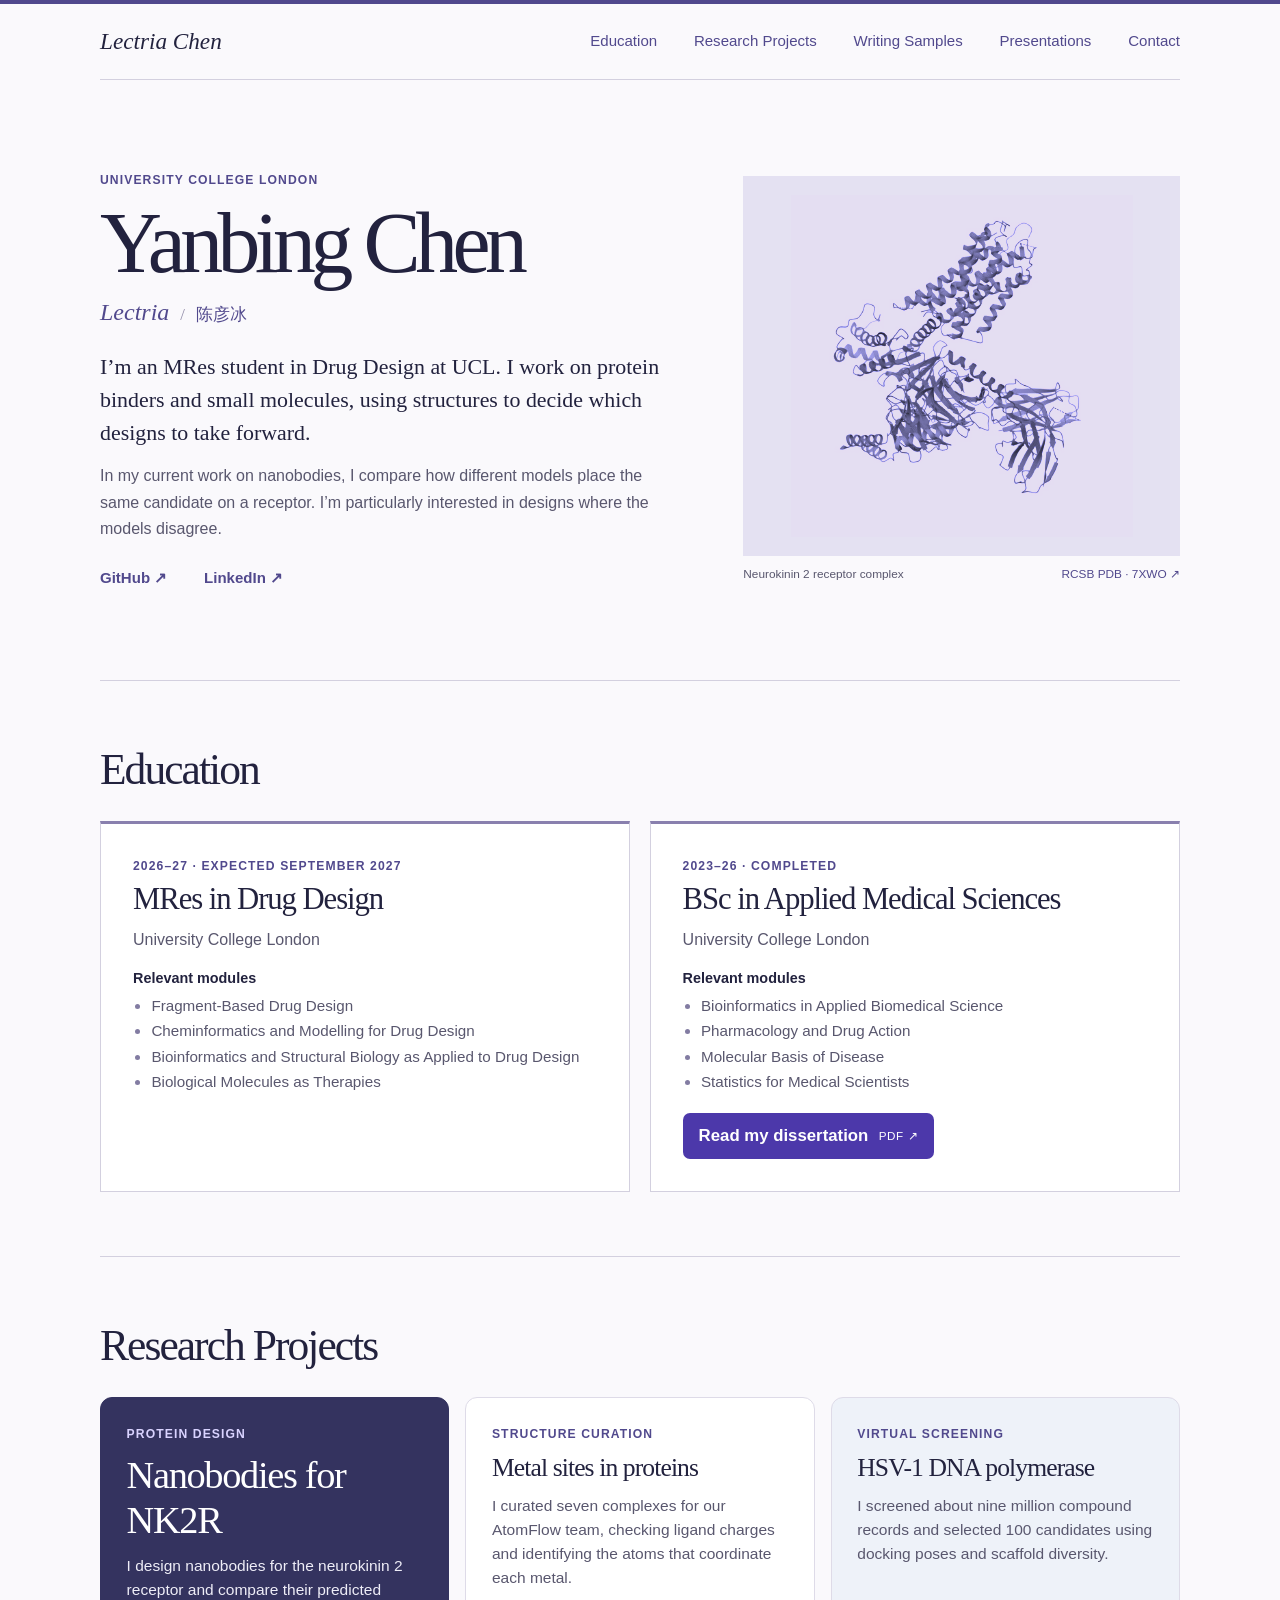
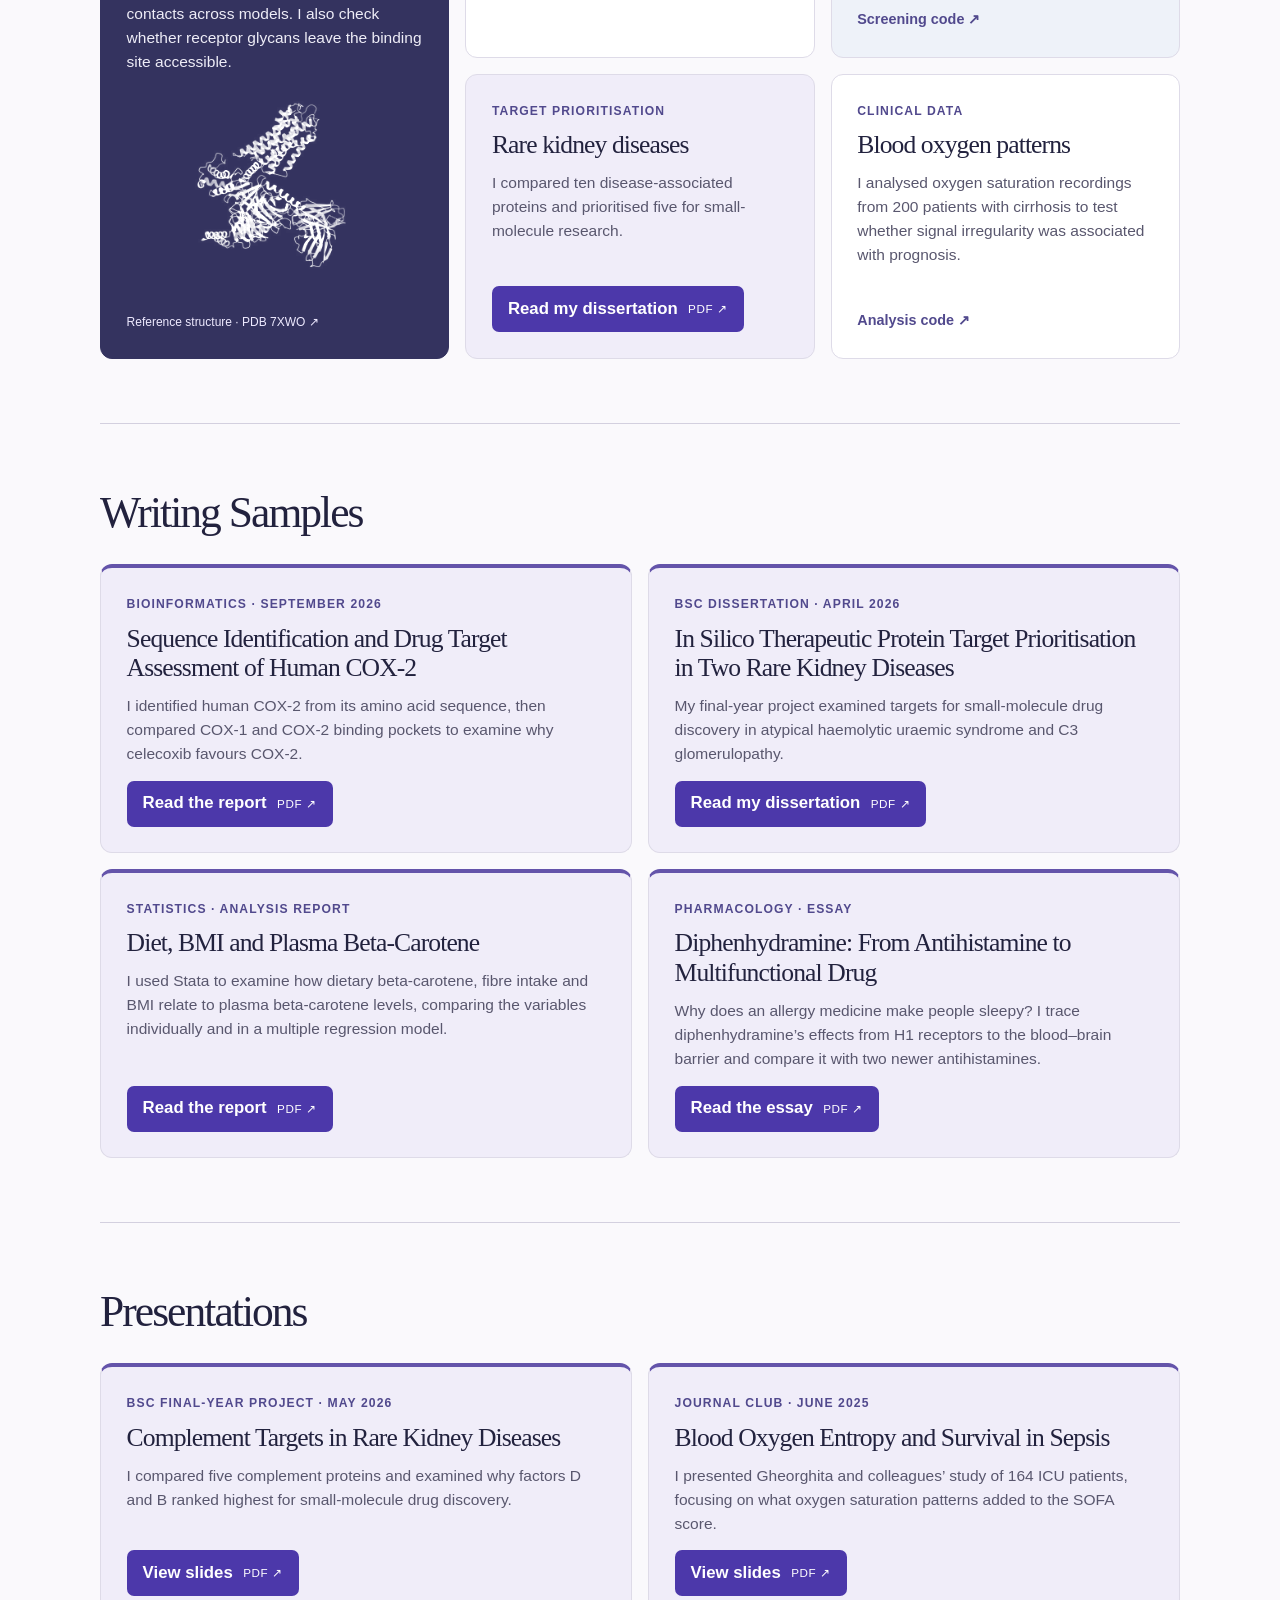
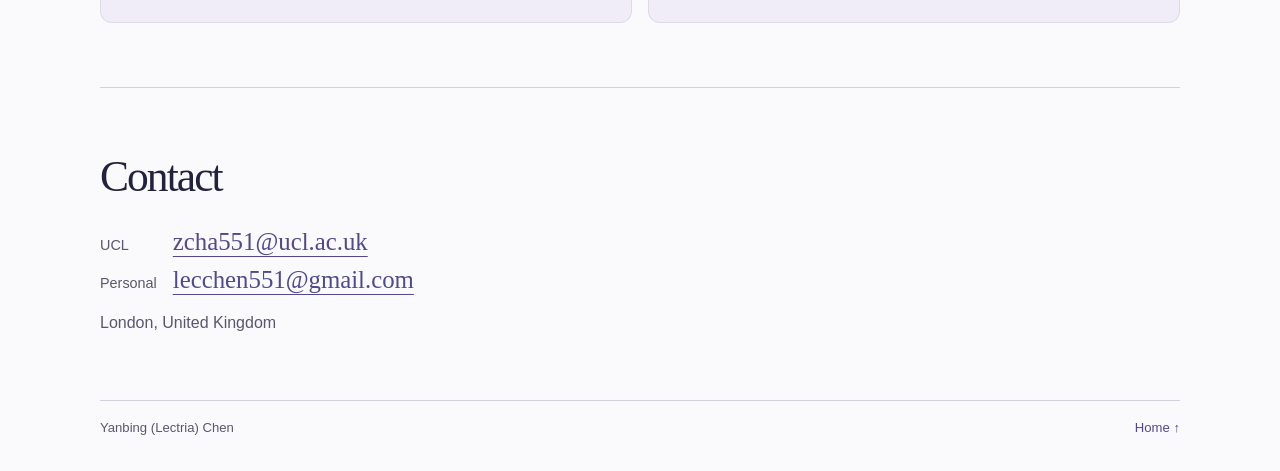
==== index.html @ 95b29a85 "Lead writing samples with September COX-2 report" ====
<!doctype html>
<html lang="en">
<head>
  <meta charset="utf-8">
  <meta name="viewport" content="width=device-width, initial-scale=1">
  <meta name="theme-color" content="#f8f7fc">
  <meta name="description" content="Yanbing (Lectria) Chen, MRes student in Drug Design at UCL. Selected work in protein design, virtual screening and biomedical data analysis.">
  <title>Yanbing (Lectria) Chen · Research</title>
  <link rel="stylesheet" href="style.css?v=sample-grid-2">
  <script defer src="navigation.js"></script>
</head>
<body id="top">
  <a class="skip" href="#main">Skip to content</a>
  <header>
    <div class="bar wrap">
      <a class="signature" href="#top">Lectria Chen</a>
      <nav aria-label="Main navigation"><a href="#education">Education</a><a href="#research">Research Projects</a><a href="#writing">Writing Samples</a><a href="#presentations">Presentations</a><a href="#contact">Contact</a></nav>
    </div>
  </header>
  <main class="wrap" id="main">
    <section class="intro" aria-labelledby="name">
      <div class="bio">
        <p class="meta">University College London</p>
        <h1 id="name">Yanbing Chen</h1>
        <p class="alias">Lectria <span aria-hidden="true">/</span> <span lang="zh">陈彦冰</span></p>
        <p class="lead">I’m an MRes student in Drug Design at UCL. I work on protein binders and small molecules, using structures to decide which designs to take forward.</p>
        <p>In my current work on nanobodies, I compare how different models place the same candidate on a receptor. I’m particularly interested in designs where the models disagree.</p>
        <div class="links"><a href="https://github.com/Lectria-hub">GitHub ↗</a><a href="https://www.linkedin.com/in/yanbing-chen-210b922b4/">LinkedIn ↗</a></div>
      </div>
      <figure>
        <div class="plate"><img src="nk2r.jpg" alt="Ribbon representation of the neurokinin 2 receptor complex bound to neurokinin A."></div>
        <figcaption><span>Neurokinin 2 receptor complex</span><a href="https://www.rcsb.org/structure/7XWO">RCSB PDB · 7XWO ↗</a></figcaption>
      </figure>
    </section>
    <section class="section" id="education" aria-labelledby="edu-title">
      <h2 id="edu-title">Education</h2>
      <div class="entries">
        <article>
          <p class="meta">2026–27 · Expected September 2027</p>
          <h3>MRes in Drug Design</h3>
          <p>University College London</p>
          <h4>Relevant modules</h4>
          <ul class="modules">
            <li>Fragment-Based Drug Design</li>
            <li>Cheminformatics and Modelling for Drug Design</li>
            <li>Bioinformatics and Structural Biology as Applied to Drug Design</li>
            <li>Biological Molecules as Therapies</li>
          </ul>
        </article>
        <article>
          <p class="meta">2023–26 · Completed</p>
          <h3>BSc in Applied Medical Sciences</h3>
          <p>University College London</p>
          <h4>Relevant modules</h4>
          <ul class="modules">
            <li>Bioinformatics in Applied Biomedical Science</li>
            <li>Pharmacology and Drug Action</li>
            <li>Molecular Basis of Disease</li>
            <li>Statistics for Medical Scientists</li>
          </ul>
          <a class="dissertation-button" href="bsc-dissertation.pdf">Read my dissertation <small>PDF ↗</small></a>
        </article>
      </div>
    </section>
    <section class="section" id="research" aria-labelledby="research-title">
      <h2 id="research-title">Research Projects</h2>
      <div class="projects">
        <article class="project receptor">
          <p class="meta">Protein design</p>
          <h3>Nanobodies for NK2R</h3>
          <p>I design nanobodies for the neurokinin 2 receptor and compare their predicted contacts across models. I also check whether receptor glycans leave the binding site accessible.</p>
          <figure class="receptor-figure"><img src="nk2r.jpg" alt="Experimental reference structure of the NK2R complex"><figcaption><a href="https://www.rcsb.org/structure/7XWO">Reference structure · PDB 7XWO ↗</a></figcaption></figure>
        </article>
        <article class="project metals">
          <p class="meta">Structure curation</p>
          <h3>Metal sites in proteins</h3>
          <p>I curated seven complexes for our AtomFlow team, checking ligand charges and identifying the atoms that coordinate each metal.</p>
        </article>
        <article class="project compounds">
          <p class="meta">Virtual screening</p>
          <h3>HSV-1 DNA polymerase</h3>
          <p>I screened about nine million compound records and selected 100 candidates using docking poses and scaffold diversity.</p>
          <a href="https://github.com/Lectria-hub/hsv-polymerase-screening">Screening code ↗</a>
        </article>
        <article class="project kidney">
          <p class="meta">Target prioritisation</p>
          <h3>Rare kidney diseases</h3>
          <p>I compared ten disease-associated proteins and prioritised five for small-molecule research.</p>
          <a class="dissertation-button" href="bsc-dissertation.pdf">Read my dissertation <small>PDF ↗</small></a>
        </article>
        <article class="project signals">
          <p class="meta">Clinical data</p>
          <h3>Blood oxygen patterns</h3>
          <p>I analysed oxygen saturation recordings from 200 patients with cirrhosis to test whether signal irregularity was associated with prognosis.</p>
          <a href="https://github.com/Lectria-hub/network-physiology-summer-project">Analysis code ↗</a>
        </article>
      </div>
    </section>
    <section class="section" id="writing" aria-labelledby="writing-title">
      <h2 id="writing-title">Writing Samples</h2>
      <div class="writing-grid">
      <article class="sample">
        <p class="meta">Bioinformatics · September 2026</p>
        <h3>Sequence Identification and Drug Target Assessment of Human COX-2</h3>
        <p>I identified human COX-2 from its amino acid sequence, then compared COX-1 and COX-2 binding pockets to examine why celecoxib favours COX-2.</p>
        <a class="dissertation-button" href="human-cox2-target-assessment.pdf">Read the report <small>PDF ↗</small></a>
      </article>
      <article class="sample">
        <p class="meta">BSc dissertation · April 2026</p>
        <h3>In Silico Therapeutic Protein Target Prioritisation in Two Rare Kidney Diseases</h3>
        <p>My final-year project examined targets for small-molecule drug discovery in atypical haemolytic uraemic syndrome and C3 glomerulopathy.</p>
        <a class="dissertation-button" href="bsc-dissertation.pdf">Read my dissertation <small>PDF ↗</small></a>
      </article>
      <article class="sample">
        <p class="meta">Statistics · Analysis report</p>
        <h3>Diet, BMI and Plasma Beta-Carotene</h3>
        <p>I used Stata to examine how dietary beta-carotene, fibre intake and BMI relate to plasma beta-carotene levels, comparing the variables individually and in a multiple regression model.</p>
        <a class="dissertation-button" href="statistics-beta-carotene.pdf">Read the report <small>PDF ↗</small></a>
      </article>
      <article class="sample">
        <p class="meta">Pharmacology · Essay</p>
        <h3>Diphenhydramine: From Antihistamine to Multifunctional Drug</h3>
        <p>Why does an allergy medicine make people sleepy? I trace diphenhydramine’s effects from H1 receptors to the blood–brain barrier and compare it with two newer antihistamines.</p>
        <a class="dissertation-button" href="diphenhydramine-essay.pdf">Read the essay <small>PDF ↗</small></a>
      </article>
      </div>
    </section>
    <section class="section" id="presentations" aria-labelledby="presentations-title">
      <h2 id="presentations-title">Presentations</h2>
      <div class="writing-grid">
        <article class="sample">
          <p class="meta">BSc final-year project · May 2026</p>
          <h3>Complement Targets in Rare Kidney Diseases</h3>
          <p>I compared five complement proteins and examined why factors D and B ranked highest for small-molecule drug discovery.</p>
          <a class="dissertation-button" href="kidney-target-prioritisation-slides.pdf" aria-label="View kidney disease project slides (PDF)">View slides <small>PDF ↗</small></a>
        </article>
        <article class="sample">
          <p class="meta">Journal club · June 2025</p>
          <h3>Blood Oxygen Entropy and Survival in Sepsis</h3>
          <p>I presented Gheorghita and colleagues’ study of 164 ICU patients, focusing on what oxygen saturation patterns added to the SOFA score.</p>
          <a class="dissertation-button" href="spo2-journal-club.pdf" aria-label="View sepsis journal club slides (PDF)">View slides <small>PDF ↗</small></a>
        </article>
      </div>
    </section>
    <section class="section" id="contact" aria-labelledby="contact-title">
      <h2 id="contact-title">Contact</h2>
      <div class="entries">
        <dl class="addresses">
          <dt>UCL</dt><dd><a class="email" href="mailto:zcha551@ucl.ac.uk">zcha551@ucl.ac.uk</a></dd>
          <dt>Personal</dt><dd><a class="email" href="mailto:lecchen551@gmail.com">lecchen551@gmail.com</a></dd>
        </dl>
        <p>London, United Kingdom</p>
      </div>
    </section>
  </main>
  <footer class="wrap"><span>Yanbing (Lectria) Chen</span><a href="#top">Home ↑</a></footer>
</body>
</html>
---- style.css ----
:root {
  color-scheme: light;
  --ink: #22223e;
  --muted: #59576e;
  --accent: #51498d;
  --rule: #d3d0df;
  --paper: #faf9fc;
  --serif: "Baskervville", "Palatino Linotype", Georgia, serif;
}
* { box-sizing: border-box; }
body { margin: 0; background: var(--paper); color: var(--ink); font: 1rem/1.65 "Inter", "Segoe UI", Arial, sans-serif; }
.wrap { width: min(1080px, 88%); margin-inline: auto; }
a { color: var(--accent); text-underline-offset: .23em; text-decoration-thickness: 1px; }
a:hover { color: #261e68; text-decoration: underline; }
a:focus-visible { outline: 2px solid var(--accent); outline-offset: 4px; }
.skip { position: fixed; transform: translateY(-150%); background: white; padding: .6rem; z-index: 11; }
.skip:focus { transform: none; }
html { scroll-padding-top: var(--header-height, 80px); }
header { position: sticky; top: 0; z-index: 10; background: var(--paper); border-top: 4px solid var(--accent); }
nav a[aria-current="location"] { text-decoration: underline; text-decoration-thickness: 2px; }
.bar, nav, .links, footer, figcaption { display: flex; align-items: center; }
.bar { justify-content: space-between; border-bottom: 1px solid var(--rule); min-height: 76px; }
.signature { font: italic 1.45rem var(--serif); color: var(--ink); }
.bar a, .links a, figcaption a, article a, footer a { text-decoration: none; }
.bar a:hover, .links a:hover, figcaption a:hover, article a:hover, footer a:hover { text-decoration: underline; }
nav, .links { gap: clamp(1rem, 3vw, 2.3rem); font-size: .94rem; }
.intro { display: grid; grid-template-columns: 1.3fr 1fr; align-items: center; gap: 7%; padding-block: clamp(3rem, 7vw, 6rem); }
h1, h2, h3, p, figure { margin: 0; }
h1, h2, h3 { font-family: var(--serif); font-weight: 400; line-height: 1.13; }
h1 { margin-top: .4rem; font-size: clamp(3.55rem, 6.7vw, 6.2rem); letter-spacing: -.065em; }
.alias { margin: .35rem 0 1.6rem; color: var(--accent); font: italic 1.5rem var(--serif); }
.alias span { font-size: 1.05rem; font-style: normal; }
.alias span:first-child { margin-inline: .3rem; color: #928da9; }
.meta { font-size: .76rem; letter-spacing: .09em; text-transform: uppercase; color: var(--accent); font-weight: 600; }
.lead { font: 1.37rem/1.5 var(--serif); margin-bottom: .85rem; }
.bio > p:not([class]), article > p:not(.meta), #contact p { color: var(--muted); }
.links { margin-top: 1.45rem; font-weight: 600; }
.plate { background: #e4e1f2; overflow: hidden; aspect-ratio: 1.15; display: grid; place-items: center; }
.plate img { width: 88%; height: 90%; min-height: 0; object-fit: contain; mix-blend-mode: multiply; filter: grayscale(1) sepia(.65) hue-rotate(202deg) saturate(2); }
figcaption { justify-content: space-between; flex-wrap: wrap; gap: .25rem .8rem; margin-top: .55rem; color: var(--muted); font-size: .74rem; }
h2 { font-size: clamp(1.9rem, 3.4vw, 2.75rem); letter-spacing: -.045em; }
h3 { font-size: clamp(1.5rem, 2.4vw, 2rem); letter-spacing: -.035em; margin: .35rem 0 .65rem; }
article + article { margin-top: 1.7rem; padding-top: 1.7rem; border-top: 1px solid var(--rule); }
article a { display: inline-block; margin-top: .65rem; font-size: .9rem; font-weight: 600; }
.email { font: 1.55rem var(--serif); }
#education h4 { margin: .85rem 0 .15rem; font-size: .9rem; font-weight: 600; }
.modules { margin: 0; padding-left: 1.15rem; font-size: .95rem; color: var(--muted); }
.modules li::marker { color: #827ca2; }
.addresses { display: grid; grid-template-columns: max-content 1fr; gap: .5rem 1rem; align-items: baseline; margin: 0 0 .8rem; }
.addresses dt { color: var(--muted); font-size: .9rem; }
.addresses dd { margin: 0; }
@media (max-width: 420px) {
  .addresses { column-gap: .65rem; }
  .email { font-size: 1.25rem; }
}
#contact p { margin-top: .4rem; }
footer { justify-content: space-between; border-top: 1px solid var(--rule); padding-block: 1rem 2rem; color: var(--muted); font-size: .82rem; }
@media (max-width: 740px) {
  .intro { grid-template-columns: 1fr; gap: 2rem; }
  figure { max-width: 28rem; width: 100%; }
  .plate { aspect-ratio: 1.65; }
  .bar { flex-wrap: wrap; gap: .5rem 1rem; padding-block: .8rem; }
  nav { font-size: .86rem; }
}
.section { padding-block: clamp(2rem, 5vw, 4rem); border-top: 1px solid var(--rule); }
.section > h2 { margin-bottom: 1.7rem; }
#education .entries { display: grid; grid-template-columns: repeat(2, minmax(0, 1fr)); gap: 1.2rem; }
.entries article, .sample { padding: clamp(1.25rem, 3vw, 2rem); margin: 0; border: 1px solid var(--rule); background: #fff; }
#education article { border-top: 3px solid #8980ae; }
.sample { max-width: 45rem; }
.projects, .writing-grid {
  display: grid;
  grid-template-columns: repeat(2, minmax(0, 1fr));
  gap: 1rem;
}
.projects { grid-template-columns: repeat(3, minmax(0, 1fr)); }
.project, .writing-grid .sample {
  min-width: 0;
  display: flex;
  flex-direction: column;
  align-items: flex-start;
  margin: 0;
  padding: clamp(1.2rem, 2vw, 1.75rem);
  border: 1px solid #dedbe8;
  border-radius: 12px;
  background: #fff;
}
.project h3, .sample h3 { margin: .6rem 0 .7rem; font-size: clamp(1.5rem, 2vw, 1.9rem); line-height: 1.16; }
.project p:not(.meta), .sample p:not(.meta) { font-size: .97rem; line-height: 1.55; }
.project > a, .sample > a { margin-top: auto; }
.project-links { display: grid; gap: .35rem; margin-top: auto; }
.project-links a { margin-top: 0; }
.project > p:last-of-type, .sample > p:last-of-type { margin-bottom: .9rem; }
.project.receptor { grid-row: span 2; background: #34335f; border-color: #34335f; color: white; }
.receptor p.meta { color: #d9d3ff; }
.receptor p:not(.meta) { color: #eeedf7; }
.receptor h3 { font-size: clamp(2rem, 3vw, 3rem); }
.receptor-figure { margin-top: auto; width: 100%; }
.receptor-figure img { display: block; width: 100%; height: 205px; object-fit: contain; filter: grayscale(1) invert(1) brightness(1.6); mix-blend-mode: screen; }
.receptor-figure a { font-size: .75rem; color: #eeeaff; font-weight: 400; }
.project.compounds { background: #eef2f9; }
.project.kidney, .writing-grid .sample { background: #f0edf9; }
.dissertation-button, article a.dissertation-button {
  display: inline-flex;
  align-items: center;
  justify-content: center;
  flex-wrap: wrap;
  gap: .3rem .65rem;
  min-height: 46px;
  padding: .67rem 1rem;
  border-radius: 7px;
  background: #4c38aa;
  color: white;
  font-size: 1.05rem;
  font-weight: 650;
  line-height: 1.35;
  text-decoration: none;
}
#education .dissertation-button { margin-top: 1.2rem; }
article a.dissertation-button:hover { background: #352582; color: #fff; text-decoration: none; }
.dissertation-button small { font-size: .73rem; font-weight: 500; letter-spacing: .05em; }
.writing-grid .sample { border-top: 4px solid #6454aa; }
@media (max-width: 850px) {
  .projects, .writing-grid { grid-template-columns: repeat(2, minmax(0, 1fr)); }
}
@media (max-width: 540px) {
  .projects, .writing-grid { grid-template-columns: 1fr; }
  .project.receptor { grid-row: auto; }
  .receptor-figure img { height: 145px; }
}
@media (max-width: 740px) {
  #education .entries { grid-template-columns: 1fr; }
  nav { flex-wrap: wrap; gap: .3rem 1rem; }
}
@media print {
  header, footer { display: none; }
}
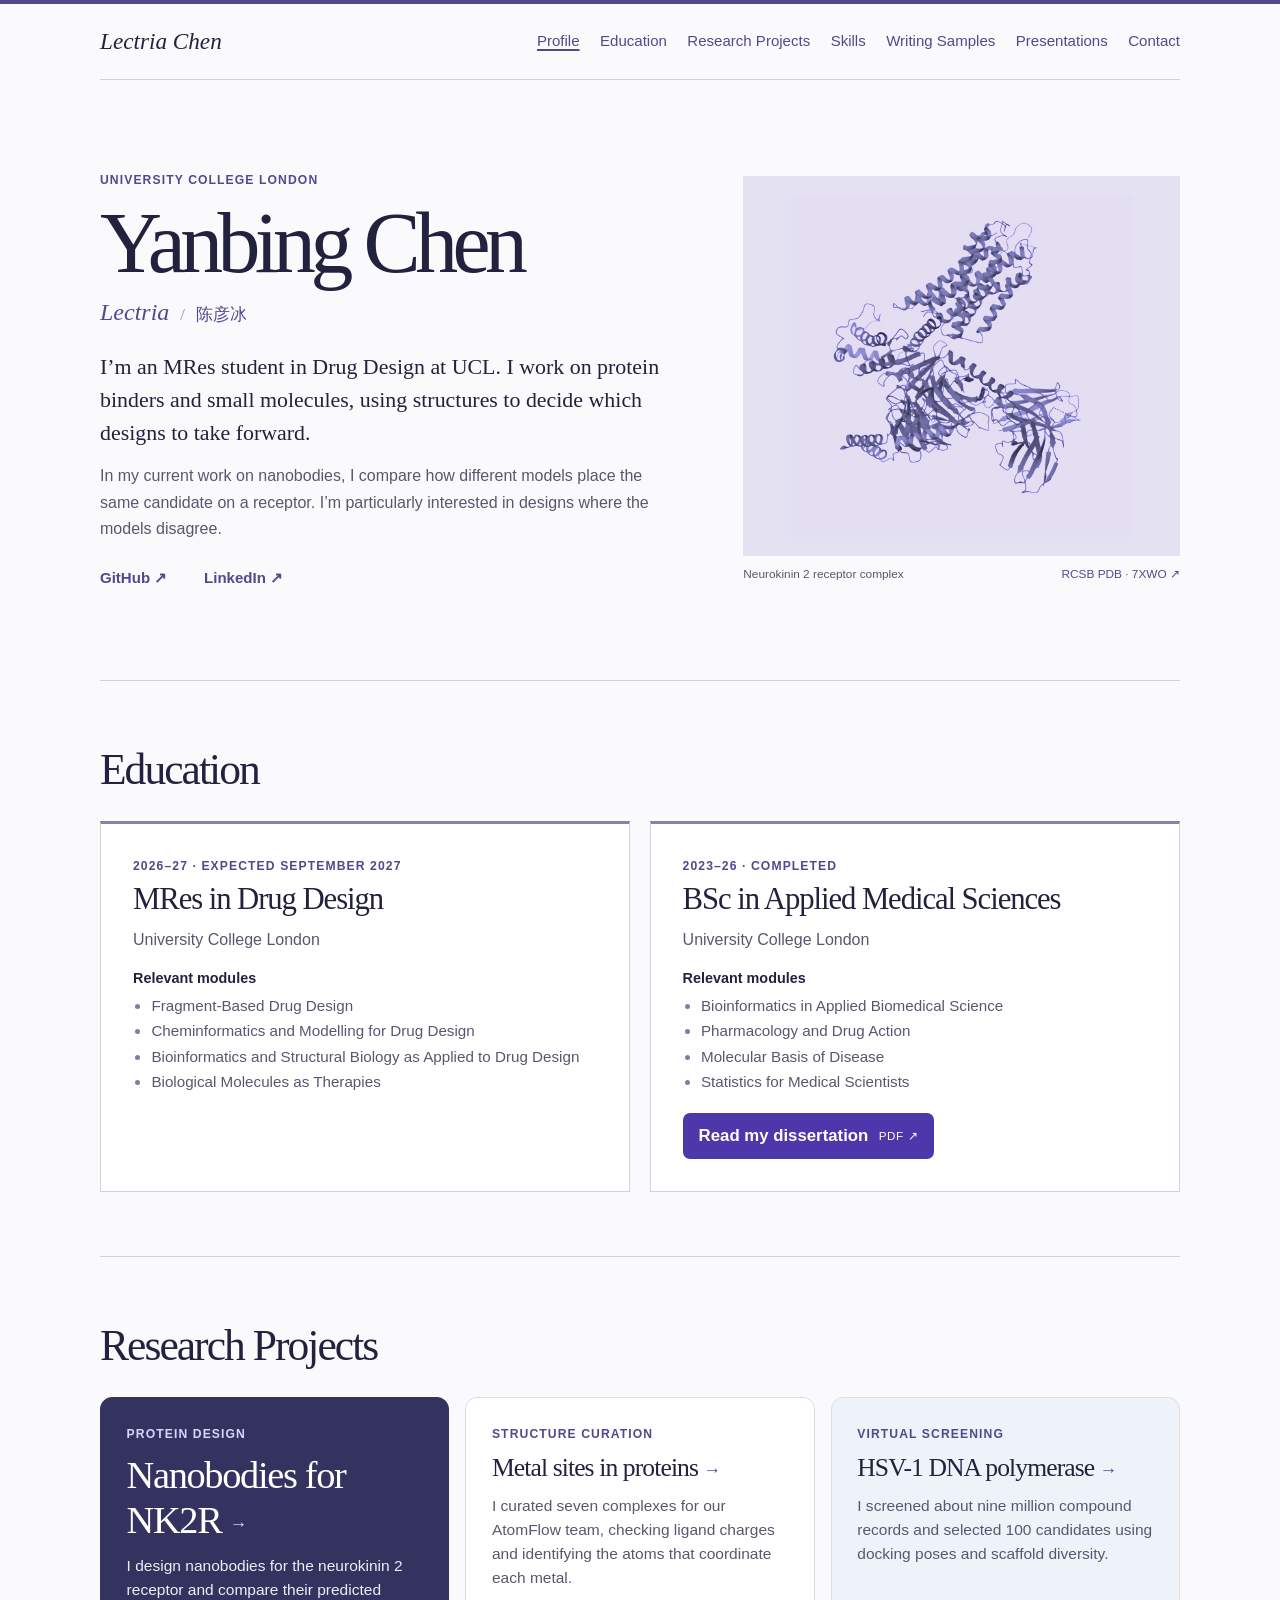
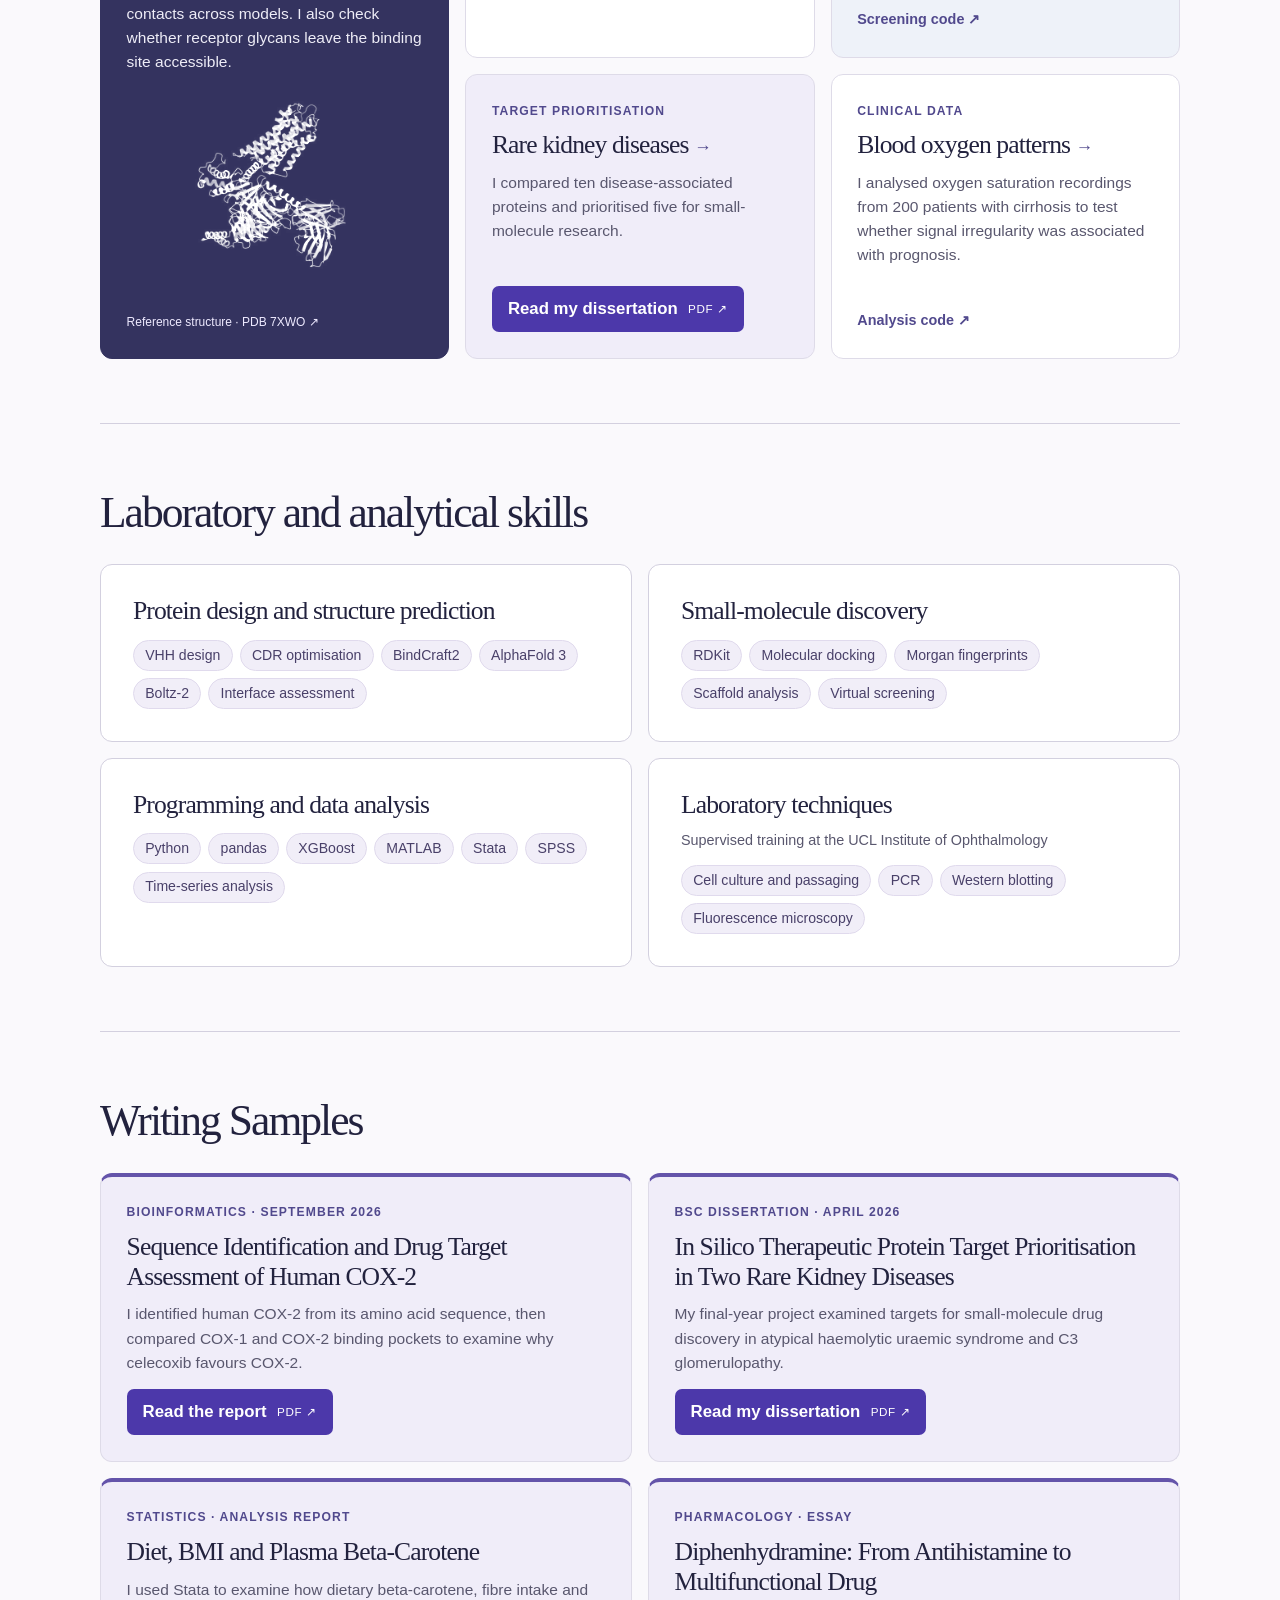
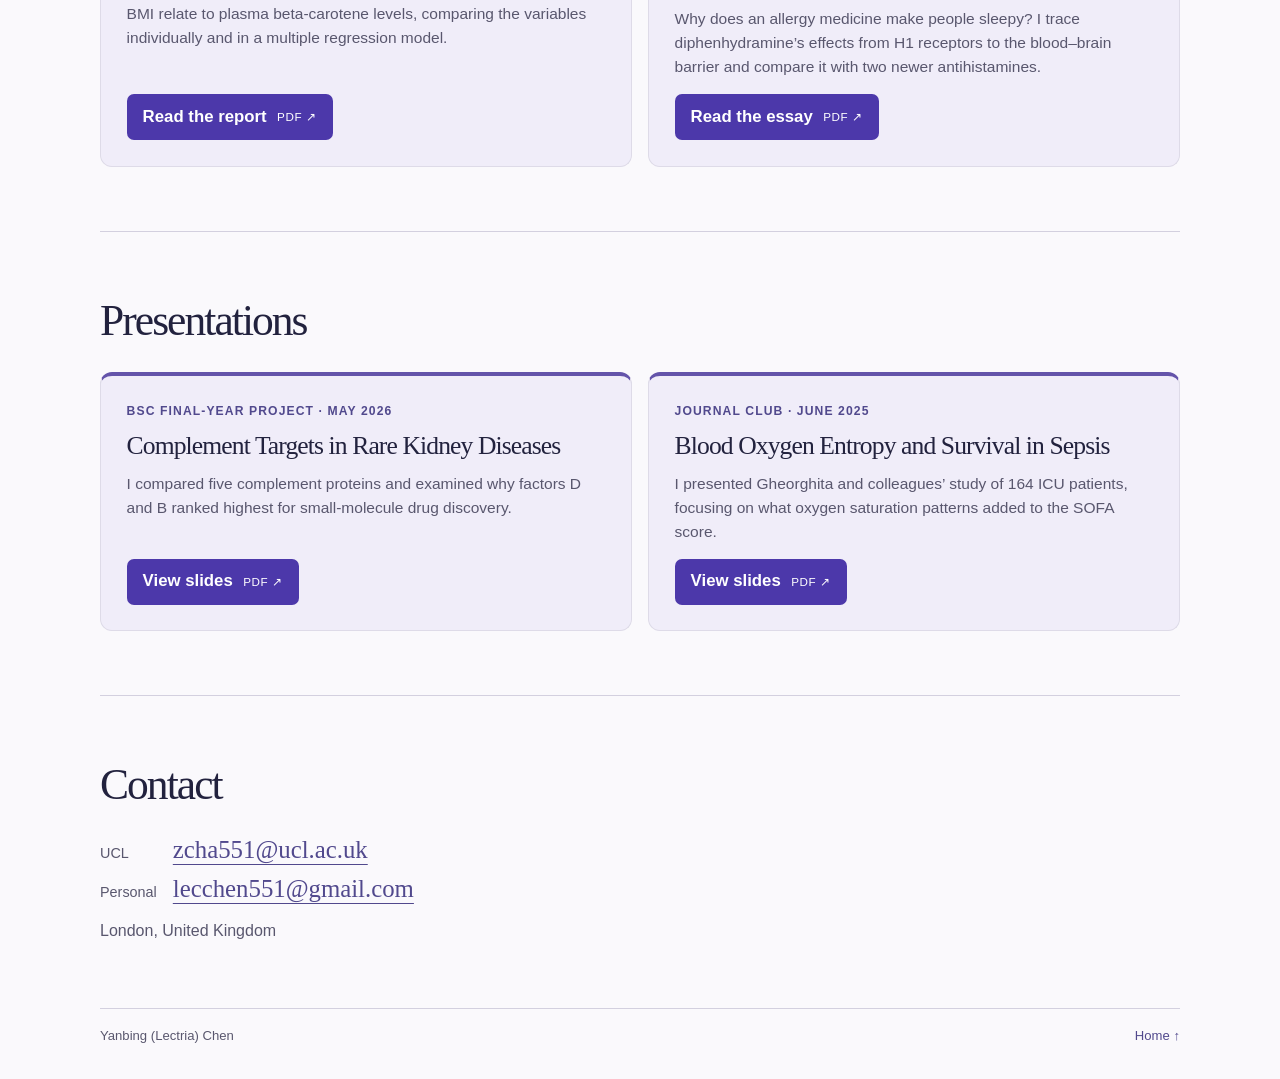
==== commit 3c76105a: "Add research project pages, skills cards and wide-screen section navigation" ====
--- a/index.html
+++ b/index.html
@@ -6,7 +6,7 @@
   <meta name="theme-color" content="#f8f7fc">
   <meta name="description" content="Yanbing (Lectria) Chen, MRes student in Drug Design at UCL. Selected work in protein design, virtual screening and biomedical data analysis.">
   <title>Yanbing (Lectria) Chen · Research</title>
-  <link rel="stylesheet" href="style.css?v=sample-grid-2">
+  <link rel="stylesheet" href="style.css?v=project-pages-1">
   <script defer src="navigation.js"></script>
 </head>
 <body id="top">
@@ -14,11 +14,11 @@
   <header>
     <div class="bar wrap">
       <a class="signature" href="#top">Lectria Chen</a>
-      <nav aria-label="Main navigation"><a href="#education">Education</a><a href="#research">Research Projects</a><a href="#writing">Writing Samples</a><a href="#presentations">Presentations</a><a href="#contact">Contact</a></nav>
+      <nav class="section-nav" aria-label="Main navigation"><a href="#profile">Profile</a><a href="#education">Education</a><a href="#research">Research Projects</a><a href="#skills">Skills</a><a href="#writing">Writing Samples</a><a href="#presentations">Presentations</a><a href="#contact">Contact</a></nav>
     </div>
   </header>
   <main class="wrap" id="main">
-    <section class="intro" aria-labelledby="name">
+    <section id="profile" class="intro" aria-labelledby="name">
       <div class="bio">
         <p class="meta">University College London</p>
         <h1 id="name">Yanbing Chen</h1>
@@ -67,33 +67,42 @@
       <div class="projects">
         <article class="project receptor">
           <p class="meta">Protein design</p>
-          <h3>Nanobodies for NK2R</h3>
+          <h3><a class="project-open" href="projects/nk2r.html">Nanobodies for NK2R <span aria-hidden="true">→</span></a></h3>
           <p>I design nanobodies for the neurokinin 2 receptor and compare their predicted contacts across models. I also check whether receptor glycans leave the binding site accessible.</p>
           <figure class="receptor-figure"><img src="nk2r.jpg" alt="Experimental reference structure of the NK2R complex"><figcaption><a href="https://www.rcsb.org/structure/7XWO">Reference structure · PDB 7XWO ↗</a></figcaption></figure>
         </article>
         <article class="project metals">
           <p class="meta">Structure curation</p>
-          <h3>Metal sites in proteins</h3>
+          <h3><a class="project-open" href="projects/metal-sites.html">Metal sites in proteins <span aria-hidden="true">→</span></a></h3>
           <p>I curated seven complexes for our AtomFlow team, checking ligand charges and identifying the atoms that coordinate each metal.</p>
         </article>
         <article class="project compounds">
           <p class="meta">Virtual screening</p>
-          <h3>HSV-1 DNA polymerase</h3>
+          <h3><a class="project-open" href="projects/hsv-screening.html">HSV-1 DNA polymerase <span aria-hidden="true">→</span></a></h3>
           <p>I screened about nine million compound records and selected 100 candidates using docking poses and scaffold diversity.</p>
           <a href="https://github.com/Lectria-hub/hsv-polymerase-screening">Screening code ↗</a>
         </article>
         <article class="project kidney">
           <p class="meta">Target prioritisation</p>
-          <h3>Rare kidney diseases</h3>
+          <h3><a class="project-open" href="projects/kidney-targets.html">Rare kidney diseases <span aria-hidden="true">→</span></a></h3>
           <p>I compared ten disease-associated proteins and prioritised five for small-molecule research.</p>
           <a class="dissertation-button" href="bsc-dissertation.pdf">Read my dissertation <small>PDF ↗</small></a>
         </article>
         <article class="project signals">
           <p class="meta">Clinical data</p>
-          <h3>Blood oxygen patterns</h3>
+          <h3><a class="project-open" href="projects/blood-oxygen.html">Blood oxygen patterns <span aria-hidden="true">→</span></a></h3>
           <p>I analysed oxygen saturation recordings from 200 patients with cirrhosis to test whether signal irregularity was associated with prognosis.</p>
           <a href="https://github.com/Lectria-hub/network-physiology-summer-project">Analysis code ↗</a>
         </article>
+      </div>
+    </section>
+    <section class="section" id="skills" aria-labelledby="skills-title">
+      <h2 id="skills-title">Laboratory and analytical skills</h2>
+      <div class="skill-grid">
+        <div class="skill-card"><h3>Protein design and structure prediction</h3><ul><li>VHH design</li><li>CDR optimisation</li><li>BindCraft2</li><li>AlphaFold 3</li><li>Boltz-2</li><li>Interface assessment</li></ul></div>
+        <div class="skill-card"><h3>Small-molecule discovery</h3><ul><li>RDKit</li><li>Molecular docking</li><li>Morgan fingerprints</li><li>Scaffold analysis</li><li>Virtual screening</li></ul></div>
+        <div class="skill-card"><h3>Programming and data analysis</h3><ul><li>Python</li><li>pandas</li><li>XGBoost</li><li>MATLAB</li><li>Stata</li><li>SPSS</li><li>Time-series analysis</li></ul></div>
+        <div class="skill-card"><h3>Laboratory techniques</h3><p class="skill-context">Supervised training at the UCL Institute of Ophthalmology</p><ul><li>Cell culture and passaging</li><li>PCR</li><li>Western blotting</li><li>Fluorescence microscopy</li></ul></div>
       </div>
     </section>
     <section class="section" id="writing" aria-labelledby="writing-title">
--- a/style.css
+++ b/style.css
@@ -135,3 +135,53 @@
 @media print {
   header, footer { display: none; }
 }
+.section-nav { flex-wrap: wrap; gap: .35rem clamp(.8rem, 1.6vw, 1.7rem); }
+.section-nav a[aria-current="location"] { text-decoration: underline; text-decoration-thickness: 2px; }
+@media (min-width: 1420px) and (min-height: 550px) {
+  .section-nav {
+    position: fixed; left: calc(75% + 198px); top: 50%; transform: translateY(-50%);
+    flex-direction: column; align-items: stretch; flex-wrap: nowrap; gap: 0;
+    border-left: 1px solid #c8c3db; font-size: .86rem;
+  }
+  .section-nav a { position: relative; padding: .52rem .5rem .52rem 1.15rem; color: var(--muted); }
+  .section-nav a::before {
+    content: ""; position: absolute; left: -4px; top: calc(50% - 3.5px);
+    width: 7px; height: 7px; border: 1px solid #aaa2c5; border-radius: 50%; background: var(--paper);
+  }
+  .section-nav a[aria-current="location"] { color: #453282; text-decoration: none; font-weight: 650; }
+  .section-nav a[aria-current="location"]::before { background: #594494; border-color: #594494; }
+}
+.project { position: relative; }
+.project h3 .project-open { display: inline; font: inherit; color: inherit; margin: 0; }
+.project-open::after { content: ""; position: absolute; inset: 0; border-radius: 12px; }
+.project-open span { display: inline-block; color: var(--accent); font: 1.1rem "Segoe UI", sans-serif; vertical-align: middle; }
+.receptor .project-open span { color: #ddd8fc; }
+.project > a, .project figcaption a { position: relative; z-index: 1; }
+.project:has(.project-open:hover), .project:has(.project-open:focus-visible) {
+  box-shadow: 0 5px 20px #33285818; border-color: #998cba;
+}
+.skill-grid { display: grid; grid-template-columns: repeat(2, minmax(0, 1fr)); gap: 1rem; }
+.skill-card { padding: clamp(1.25rem, 2.5vw, 2rem); border: 1px solid var(--rule); border-radius: 12px; background: #fff; }
+.skill-card h3 { margin: 0 0 .85rem; font-size: 1.6rem; }
+.skill-card ul { list-style: none; margin: 0; padding: 0; display: flex; flex-wrap: wrap; gap: .45rem; }
+.skill-card li { padding: .18rem .7rem; background: #f1eef8; border: 1px solid #e0daed; border-radius: 2rem; color: #494069; font-size: .88rem; }
+.skill-context { color: var(--muted); font-size: .9rem; margin: -.3rem 0 .8rem; }
+.detail { padding-block: clamp(3rem, 6vw, 5rem); }
+.detail h1 { max-width: 21ch; font-size: clamp(3rem, 5vw, 4.9rem); line-height: 1.04; margin: .6rem 0 1.25rem; }
+.detail-lead { max-width: 58ch; font: 1.45rem/1.5 var(--serif); }
+.detail-layout { display: grid; grid-template-columns: minmax(0, 1.8fr) minmax(0, 1fr); gap: 7%; margin-top: 2.5rem; padding-top: 2rem; border-top: 1px solid var(--rule); }
+.detail-story section + section { margin-top: 2rem; }
+.detail-story h2 { font-size: 1.9rem; margin-bottom: .7rem; }
+.detail-story p { line-height: 1.75; }
+.detail-aside { align-self: start; background: #f0edf7; border-radius: 10px; padding: 1.45rem; }
+.detail-aside dl, .detail-aside dd { margin: 0; }
+.detail-aside dt { color: var(--muted); font-size: .82rem; }
+.detail-aside dd + dt { margin-top: 1rem; }
+.detail-links { list-style: none; border-top: 1px solid var(--rule); margin: 1rem 0 0; padding: .8rem 0 0; }
+.detail-links li + li { margin-top: .45rem; }
+.detail-figure { margin-top: 1rem; }
+.detail-figure img { display: block; width: 100%; height: 175px; object-fit: contain; mix-blend-mode: multiply; }
+@media (max-width: 740px) {
+  .skill-grid, .detail-layout { grid-template-columns: 1fr; }
+  .detail-layout { gap: 1.5rem; }
+}
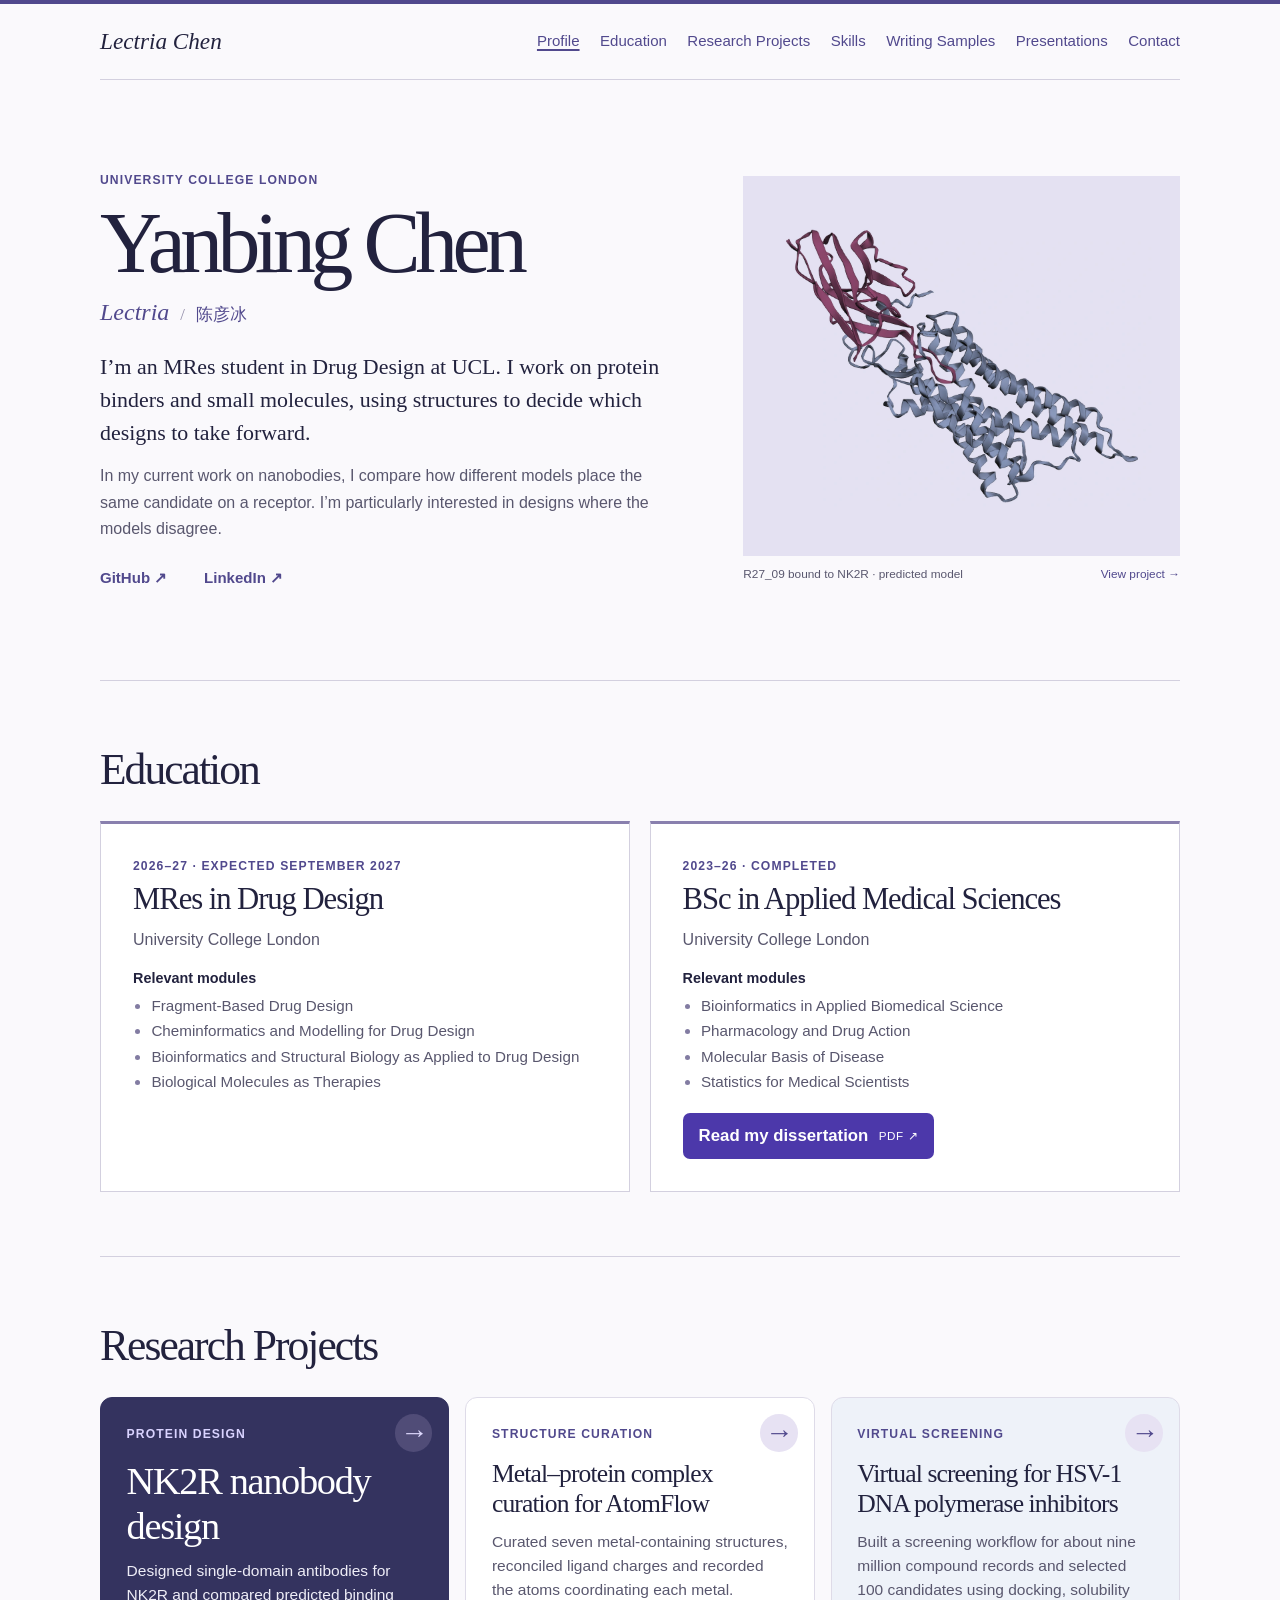
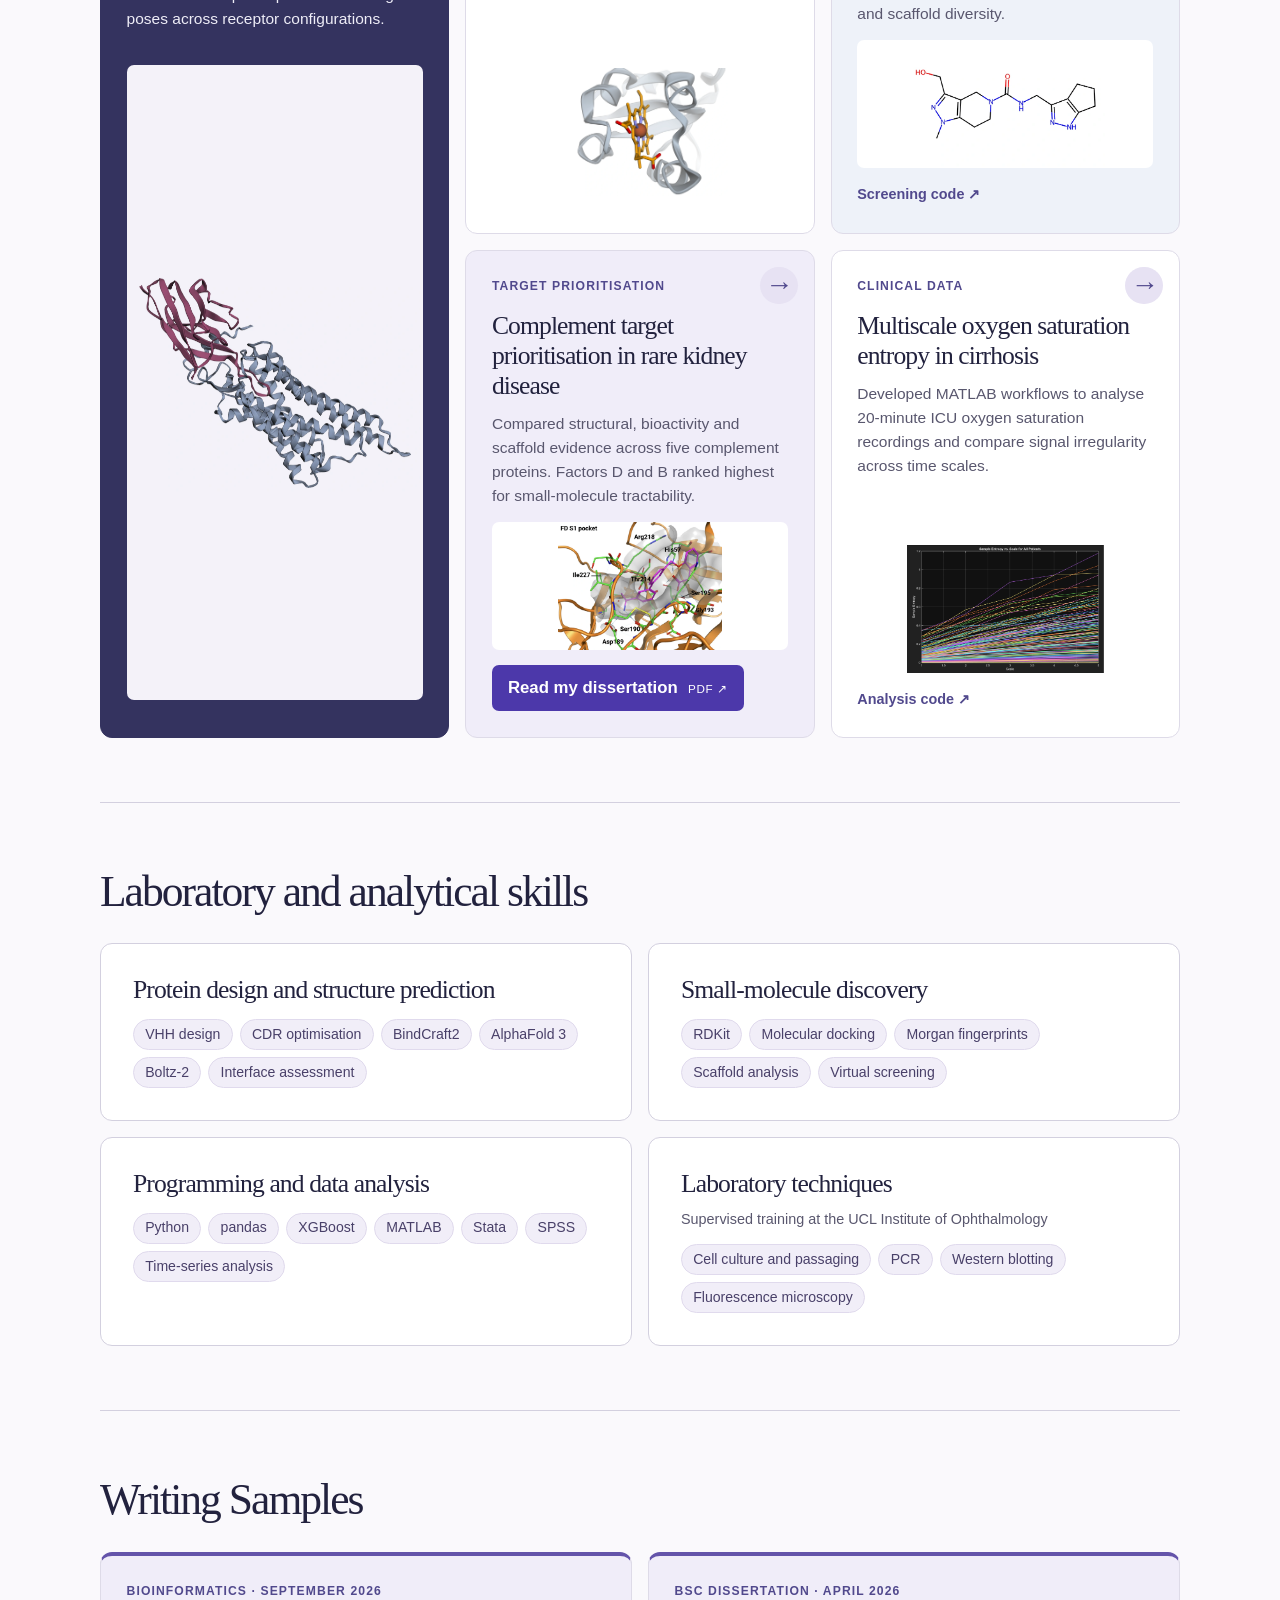
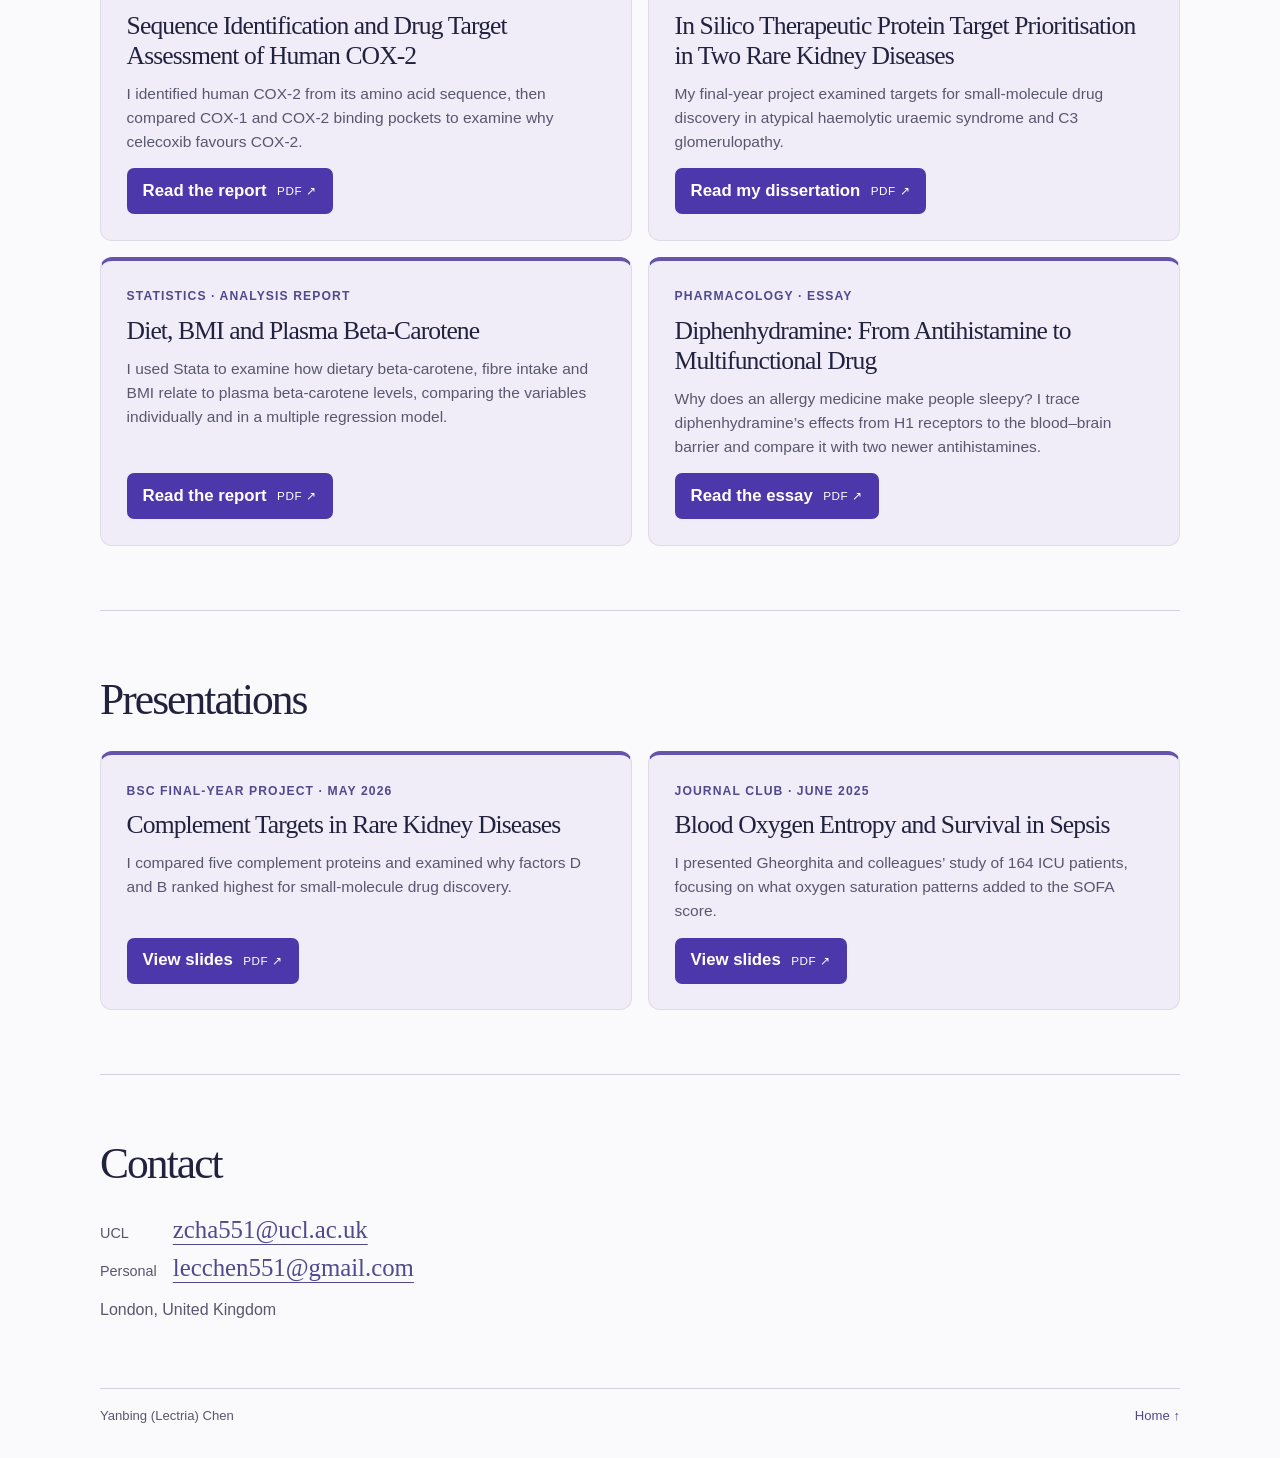
==== commit 203e1075: "Show project-specific research figures and clarify research contributions" ====
--- a/index.html
+++ b/index.html
@@ -6,7 +6,7 @@
   <meta name="theme-color" content="#f8f7fc">
   <meta name="description" content="Yanbing (Lectria) Chen, MRes student in Drug Design at UCL. Selected work in protein design, virtual screening and biomedical data analysis.">
   <title>Yanbing (Lectria) Chen · Research</title>
-  <link rel="stylesheet" href="style.css?v=project-pages-1">
+  <link rel="stylesheet" href="style.css?v=research-figures-1">
   <script defer src="navigation.js"></script>
 </head>
 <body id="top">
@@ -28,8 +28,8 @@
         <div class="links"><a href="https://github.com/Lectria-hub">GitHub ↗</a><a href="https://www.linkedin.com/in/yanbing-chen-210b922b4/">LinkedIn ↗</a></div>
       </div>
       <figure>
-        <div class="plate"><img src="nk2r.jpg" alt="Ribbon representation of the neurokinin 2 receptor complex bound to neurokinin A."></div>
-        <figcaption><span>Neurokinin 2 receptor complex</span><a href="https://www.rcsb.org/structure/7XWO">RCSB PDB · 7XWO ↗</a></figcaption>
+        <div class="plate design-plate"><img src="figures/nk2r-design.webp" alt="Predicted complex of designed nanobody R27_09 and NK2R"></div>
+        <figcaption><span>R27_09 bound to NK2R · predicted model</span><a href="projects/nk2r.html">View project →</a></figcaption>
       </figure>
     </section>
     <section class="section" id="education" aria-labelledby="edu-title">
@@ -67,31 +67,36 @@
       <div class="projects">
         <article class="project receptor">
           <p class="meta">Protein design</p>
-          <h3><a class="project-open" href="projects/nk2r.html">Nanobodies for NK2R <span aria-hidden="true">→</span></a></h3>
-          <p>I design nanobodies for the neurokinin 2 receptor and compare their predicted contacts across models. I also check whether receptor glycans leave the binding site accessible.</p>
-          <figure class="receptor-figure"><img src="nk2r.jpg" alt="Experimental reference structure of the NK2R complex"><figcaption><a href="https://www.rcsb.org/structure/7XWO">Reference structure · PDB 7XWO ↗</a></figcaption></figure>
+          <h3><a class="project-open" href="projects/nk2r.html">NK2R nanobody design <span aria-hidden="true">→</span></a></h3>
+          <p>Designed single-domain antibodies for NK2R and compared predicted binding poses across receptor configurations.</p>
+          <div class="project-image"><img loading="lazy" src="figures/nk2r-design.webp" alt="Predicted NK2R–nanobody complex"></div>
+
         </article>
         <article class="project metals">
           <p class="meta">Structure curation</p>
-          <h3><a class="project-open" href="projects/metal-sites.html">Metal sites in proteins <span aria-hidden="true">→</span></a></h3>
-          <p>I curated seven complexes for our AtomFlow team, checking ligand charges and identifying the atoms that coordinate each metal.</p>
+          <h3><a class="project-open" href="projects/metal-sites.html">Metal–protein complex curation for AtomFlow <span aria-hidden="true">→</span></a></h3>
+          <p>Curated seven metal-containing structures, reconciled ligand charges and recorded the atoms coordinating each metal.</p>
+          <div class="project-image"><img loading="lazy" src="figures/haem-site.webp" alt="Haem cofactor and central iron in PDB 1CYO"></div>
         </article>
         <article class="project compounds">
           <p class="meta">Virtual screening</p>
-          <h3><a class="project-open" href="projects/hsv-screening.html">HSV-1 DNA polymerase <span aria-hidden="true">→</span></a></h3>
-          <p>I screened about nine million compound records and selected 100 candidates using docking poses and scaffold diversity.</p>
+          <h3><a class="project-open" href="projects/hsv-screening.html">Virtual screening for HSV-1 DNA polymerase inhibitors <span aria-hidden="true">→</span></a></h3>
+          <p>Built a screening workflow for about nine million compound records and selected 100 candidates using docking, solubility and scaffold diversity.</p>
+          <div class="project-image"><img loading="lazy" src="figures/screening-first.webp" alt="Highest-ranked compound in the final submission"></div>
           <a href="https://github.com/Lectria-hub/hsv-polymerase-screening">Screening code ↗</a>
         </article>
         <article class="project kidney">
           <p class="meta">Target prioritisation</p>
-          <h3><a class="project-open" href="projects/kidney-targets.html">Rare kidney diseases <span aria-hidden="true">→</span></a></h3>
-          <p>I compared ten disease-associated proteins and prioritised five for small-molecule research.</p>
+          <h3><a class="project-open" href="projects/kidney-targets.html">Complement target prioritisation in rare kidney disease <span aria-hidden="true">→</span></a></h3>
+          <p>Compared structural, bioactivity and scaffold evidence across five complement proteins. Factors D and B ranked highest for small-molecule tractability.</p>
+          <div class="project-image"><img loading="lazy" src="figures/factor-d.webp" alt="J6T in the S1 pocket of complement factor D"></div>
           <a class="dissertation-button" href="bsc-dissertation.pdf">Read my dissertation <small>PDF ↗</small></a>
         </article>
         <article class="project signals">
           <p class="meta">Clinical data</p>
-          <h3><a class="project-open" href="projects/blood-oxygen.html">Blood oxygen patterns <span aria-hidden="true">→</span></a></h3>
-          <p>I analysed oxygen saturation recordings from 200 patients with cirrhosis to test whether signal irregularity was associated with prognosis.</p>
+          <h3><a class="project-open" href="projects/blood-oxygen.html">Multiscale oxygen saturation entropy in cirrhosis <span aria-hidden="true">→</span></a></h3>
+          <p>Developed MATLAB workflows to analyse 20-minute ICU oxygen saturation recordings and compare signal irregularity across time scales.</p>
+          <div class="project-image"><img loading="lazy" src="figures/entropy-scales.webp" alt="Patient-level oxygen saturation entropy across five time scales"></div>
           <a href="https://github.com/Lectria-hub/network-physiology-summer-project">Analysis code ↗</a>
         </article>
       </div>
--- a/style.css
+++ b/style.css
@@ -154,7 +154,24 @@
 .project { position: relative; }
 .project h3 .project-open { display: inline; font: inherit; color: inherit; margin: 0; }
 .project-open::after { content: ""; position: absolute; inset: 0; border-radius: 12px; }
-.project-open span { display: inline-block; color: var(--accent); font: 1.1rem "Segoe UI", sans-serif; vertical-align: middle; }
+.project > .meta { padding-right: 2.8rem; min-height: 1.6rem; }
+.project-open span {
+  position: absolute; top: 1rem; right: 1rem; display: grid; place-items: center;
+  width: 2.35rem; height: 2.35rem; border-radius: 50%; background: #e7e2f3;
+  color: var(--accent); font: 1.75rem/1 "Segoe UI", sans-serif;
+}
+.project h3 .project-open:hover { text-decoration-thickness: 1px; }
+.receptor .project-open span { background: #504c77; }
+.project-image { width: 100%; margin: auto 0 .7rem; background: #fff; border-radius: 7px; overflow: hidden; }
+.project-image img { display: block; width: 100%; height: 128px; object-fit: contain; }
+.receptor .project-image { flex: 1; display: grid; align-items: center; margin-top: 1.2rem; background: #f4f2f9; }
+.receptor .project-image img { height: clamp(240px, 25vw, 365px); mix-blend-mode: multiply; }
+.project > .project-image ~ a { margin-top: .25rem; }
+.design-plate img { filter: none; mix-blend-mode: multiply; height: 91%; }
+.project-result { margin: 0 0 2rem; }
+.project-result > a { display: grid; place-items: center; background: white; border: 1px solid var(--rule); border-radius: 10px; overflow: hidden; }
+.project-result img { width: 100%; max-height: 370px; object-fit: contain; }
+.project-result figcaption { display: block; font-size: .9rem; line-height: 1.5; }
 .receptor .project-open span { color: #ddd8fc; }
 .project > a, .project figcaption a { position: relative; z-index: 1; }
 .project:has(.project-open:hover), .project:has(.project-open:focus-visible) {
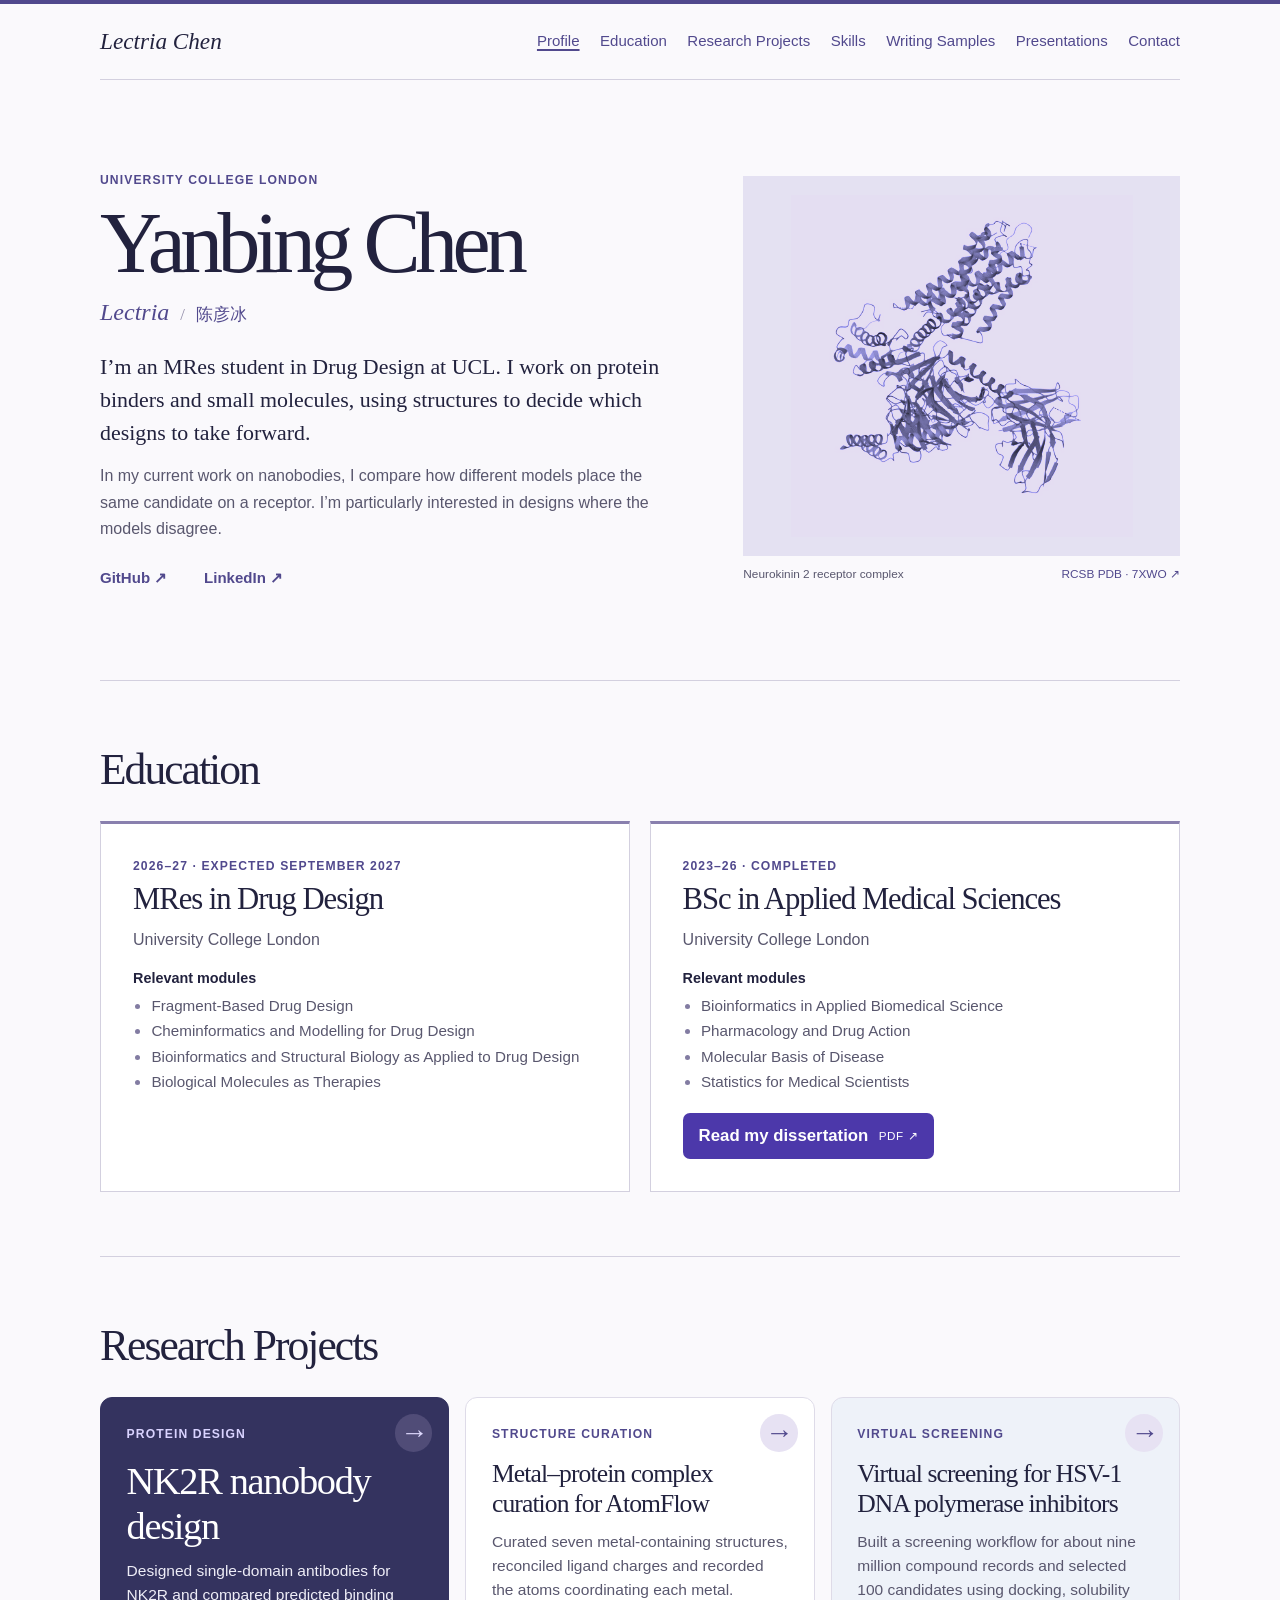
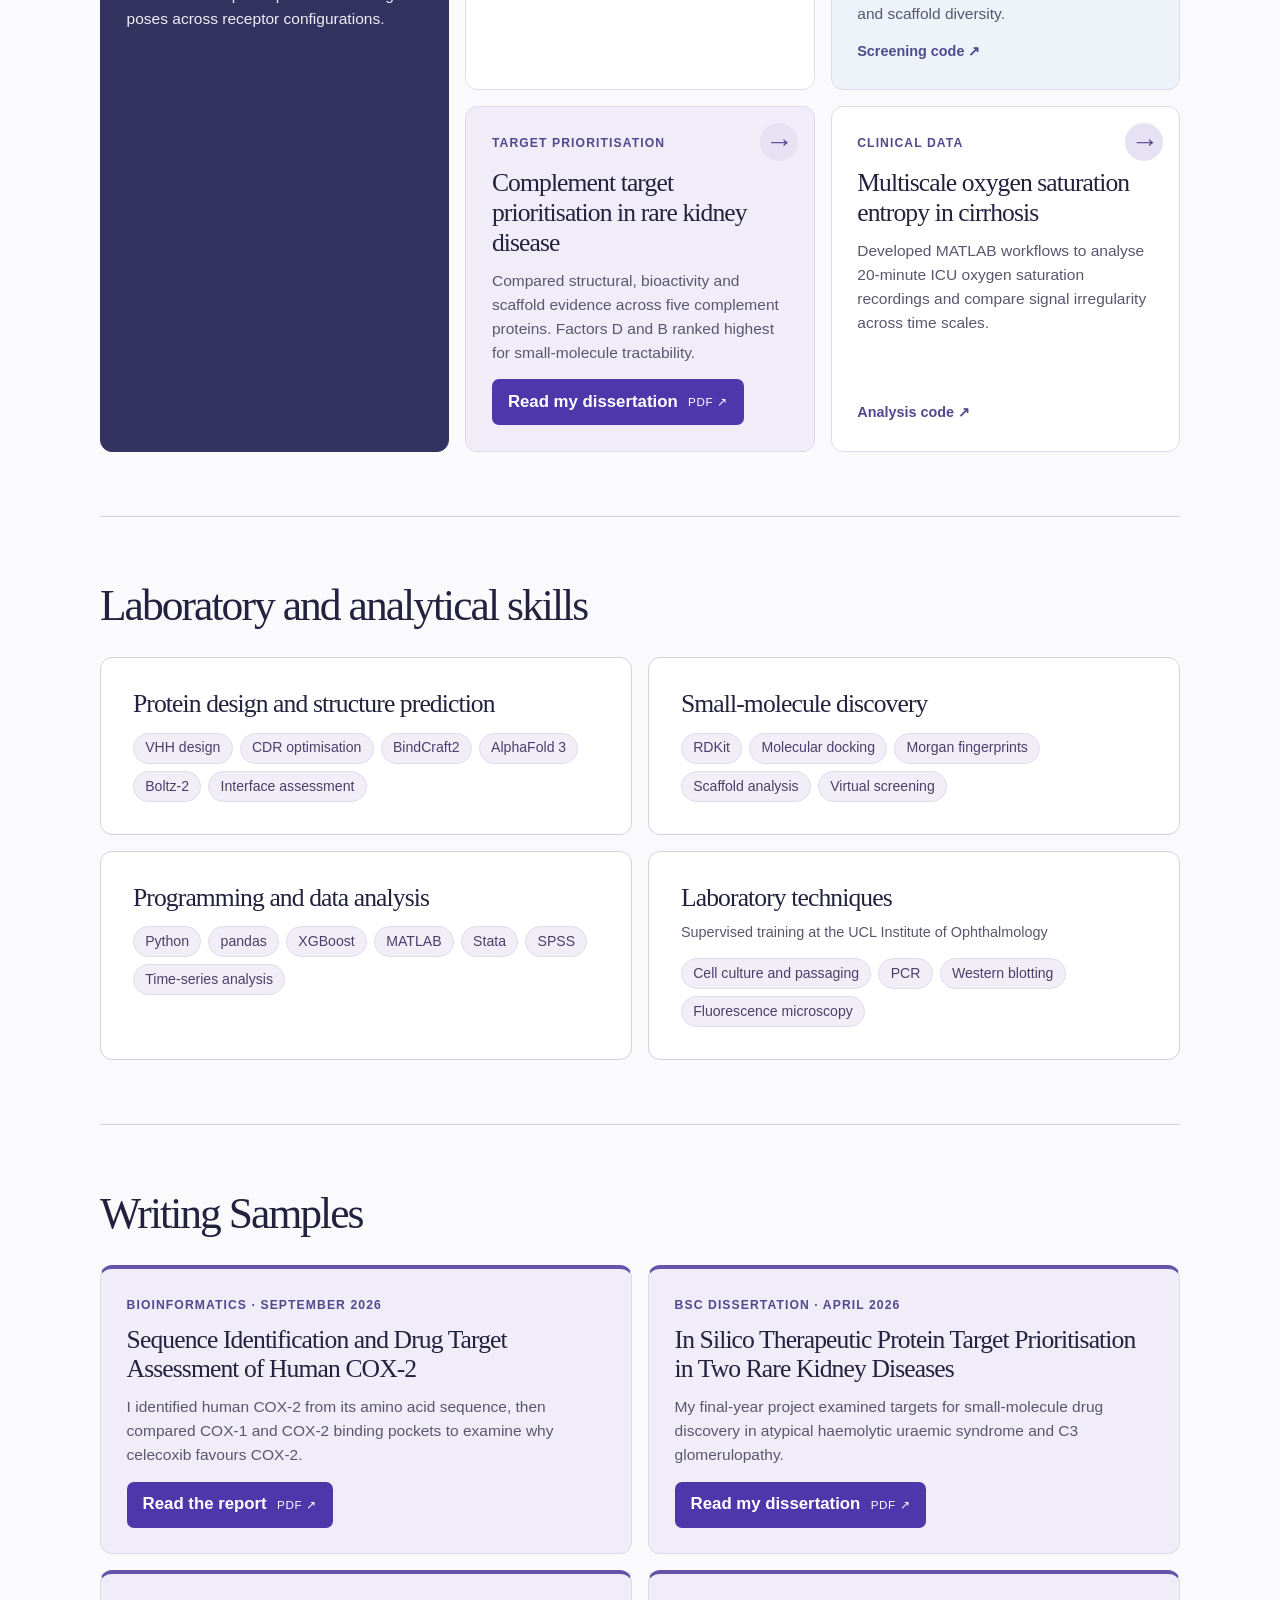
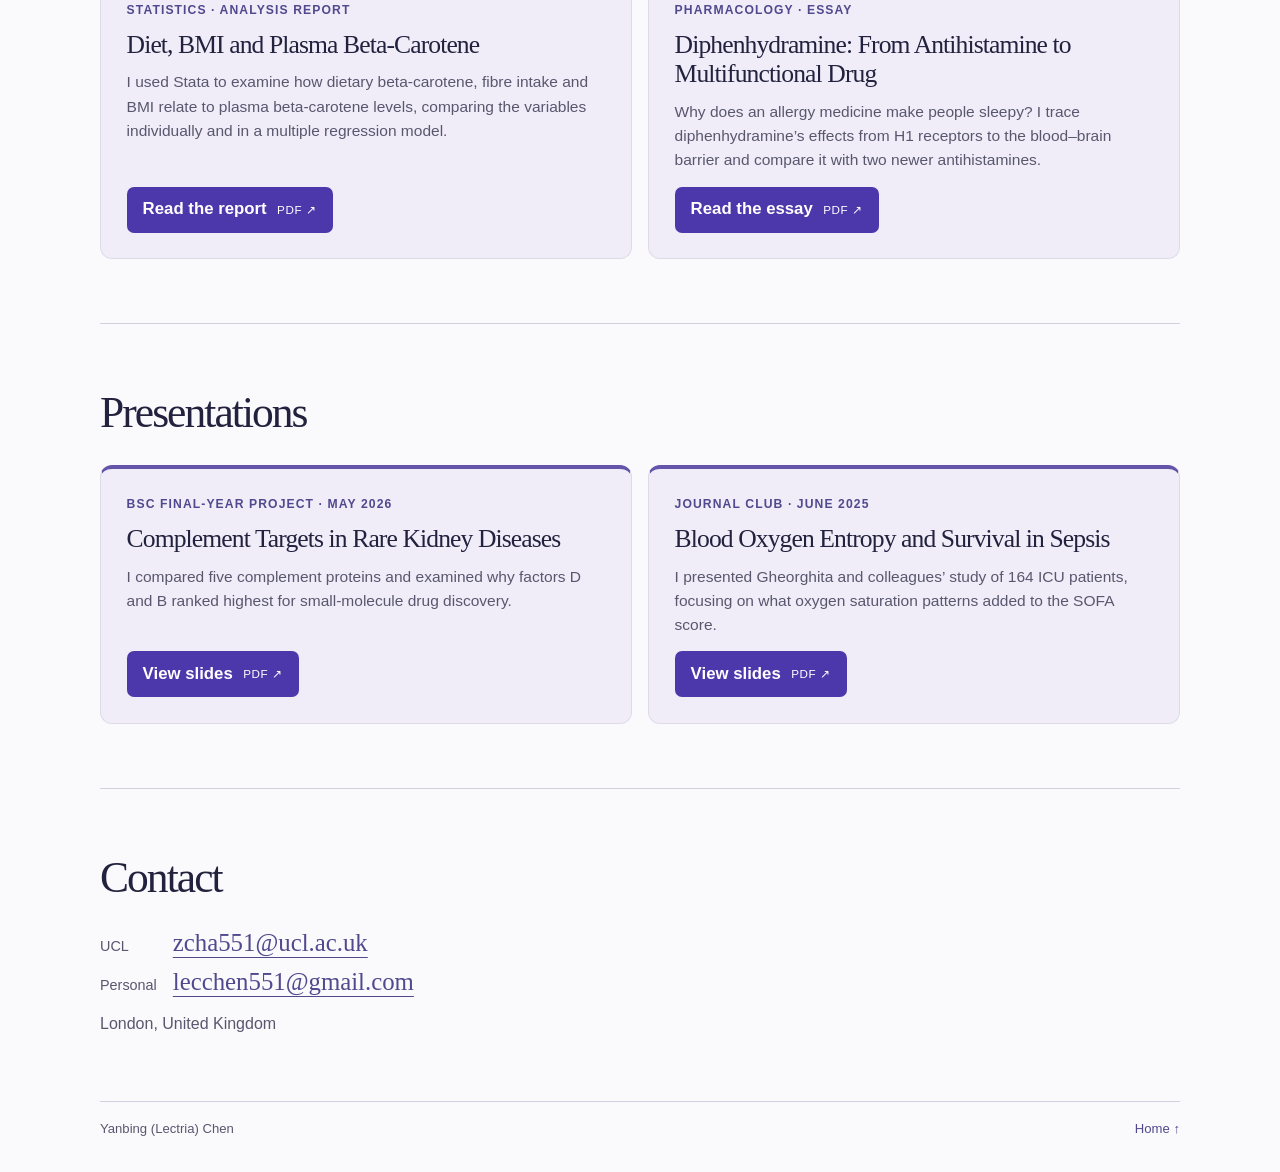
==== commit ec3617b7: "Keep project figures on detail pages" ====
--- a/index.html
+++ b/index.html
@@ -28,8 +28,8 @@
         <div class="links"><a href="https://github.com/Lectria-hub">GitHub ↗</a><a href="https://www.linkedin.com/in/yanbing-chen-210b922b4/">LinkedIn ↗</a></div>
       </div>
       <figure>
-        <div class="plate design-plate"><img src="figures/nk2r-design.webp" alt="Predicted complex of designed nanobody R27_09 and NK2R"></div>
-        <figcaption><span>R27_09 bound to NK2R · predicted model</span><a href="projects/nk2r.html">View project →</a></figcaption>
+        <div class="plate"><img src="nk2r.jpg" alt="Ribbon representation of the neurokinin 2 receptor complex bound to neurokinin A."></div>
+        <figcaption><span>Neurokinin 2 receptor complex</span><a href="https://www.rcsb.org/structure/7XWO">RCSB PDB · 7XWO ↗</a></figcaption>
       </figure>
     </section>
     <section class="section" id="education" aria-labelledby="edu-title">
@@ -69,34 +69,29 @@
           <p class="meta">Protein design</p>
           <h3><a class="project-open" href="projects/nk2r.html">NK2R nanobody design <span aria-hidden="true">→</span></a></h3>
           <p>Designed single-domain antibodies for NK2R and compared predicted binding poses across receptor configurations.</p>
-          <div class="project-image"><img loading="lazy" src="figures/nk2r-design.webp" alt="Predicted NK2R–nanobody complex"></div>
 
         </article>
         <article class="project metals">
           <p class="meta">Structure curation</p>
           <h3><a class="project-open" href="projects/metal-sites.html">Metal–protein complex curation for AtomFlow <span aria-hidden="true">→</span></a></h3>
           <p>Curated seven metal-containing structures, reconciled ligand charges and recorded the atoms coordinating each metal.</p>
-          <div class="project-image"><img loading="lazy" src="figures/haem-site.webp" alt="Haem cofactor and central iron in PDB 1CYO"></div>
         </article>
         <article class="project compounds">
           <p class="meta">Virtual screening</p>
           <h3><a class="project-open" href="projects/hsv-screening.html">Virtual screening for HSV-1 DNA polymerase inhibitors <span aria-hidden="true">→</span></a></h3>
           <p>Built a screening workflow for about nine million compound records and selected 100 candidates using docking, solubility and scaffold diversity.</p>
-          <div class="project-image"><img loading="lazy" src="figures/screening-first.webp" alt="Highest-ranked compound in the final submission"></div>
           <a href="https://github.com/Lectria-hub/hsv-polymerase-screening">Screening code ↗</a>
         </article>
         <article class="project kidney">
           <p class="meta">Target prioritisation</p>
           <h3><a class="project-open" href="projects/kidney-targets.html">Complement target prioritisation in rare kidney disease <span aria-hidden="true">→</span></a></h3>
           <p>Compared structural, bioactivity and scaffold evidence across five complement proteins. Factors D and B ranked highest for small-molecule tractability.</p>
-          <div class="project-image"><img loading="lazy" src="figures/factor-d.webp" alt="J6T in the S1 pocket of complement factor D"></div>
           <a class="dissertation-button" href="bsc-dissertation.pdf">Read my dissertation <small>PDF ↗</small></a>
         </article>
         <article class="project signals">
           <p class="meta">Clinical data</p>
           <h3><a class="project-open" href="projects/blood-oxygen.html">Multiscale oxygen saturation entropy in cirrhosis <span aria-hidden="true">→</span></a></h3>
           <p>Developed MATLAB workflows to analyse 20-minute ICU oxygen saturation recordings and compare signal irregularity across time scales.</p>
-          <div class="project-image"><img loading="lazy" src="figures/entropy-scales.webp" alt="Patient-level oxygen saturation entropy across five time scales"></div>
           <a href="https://github.com/Lectria-hub/network-physiology-summer-project">Analysis code ↗</a>
         </article>
       </div>
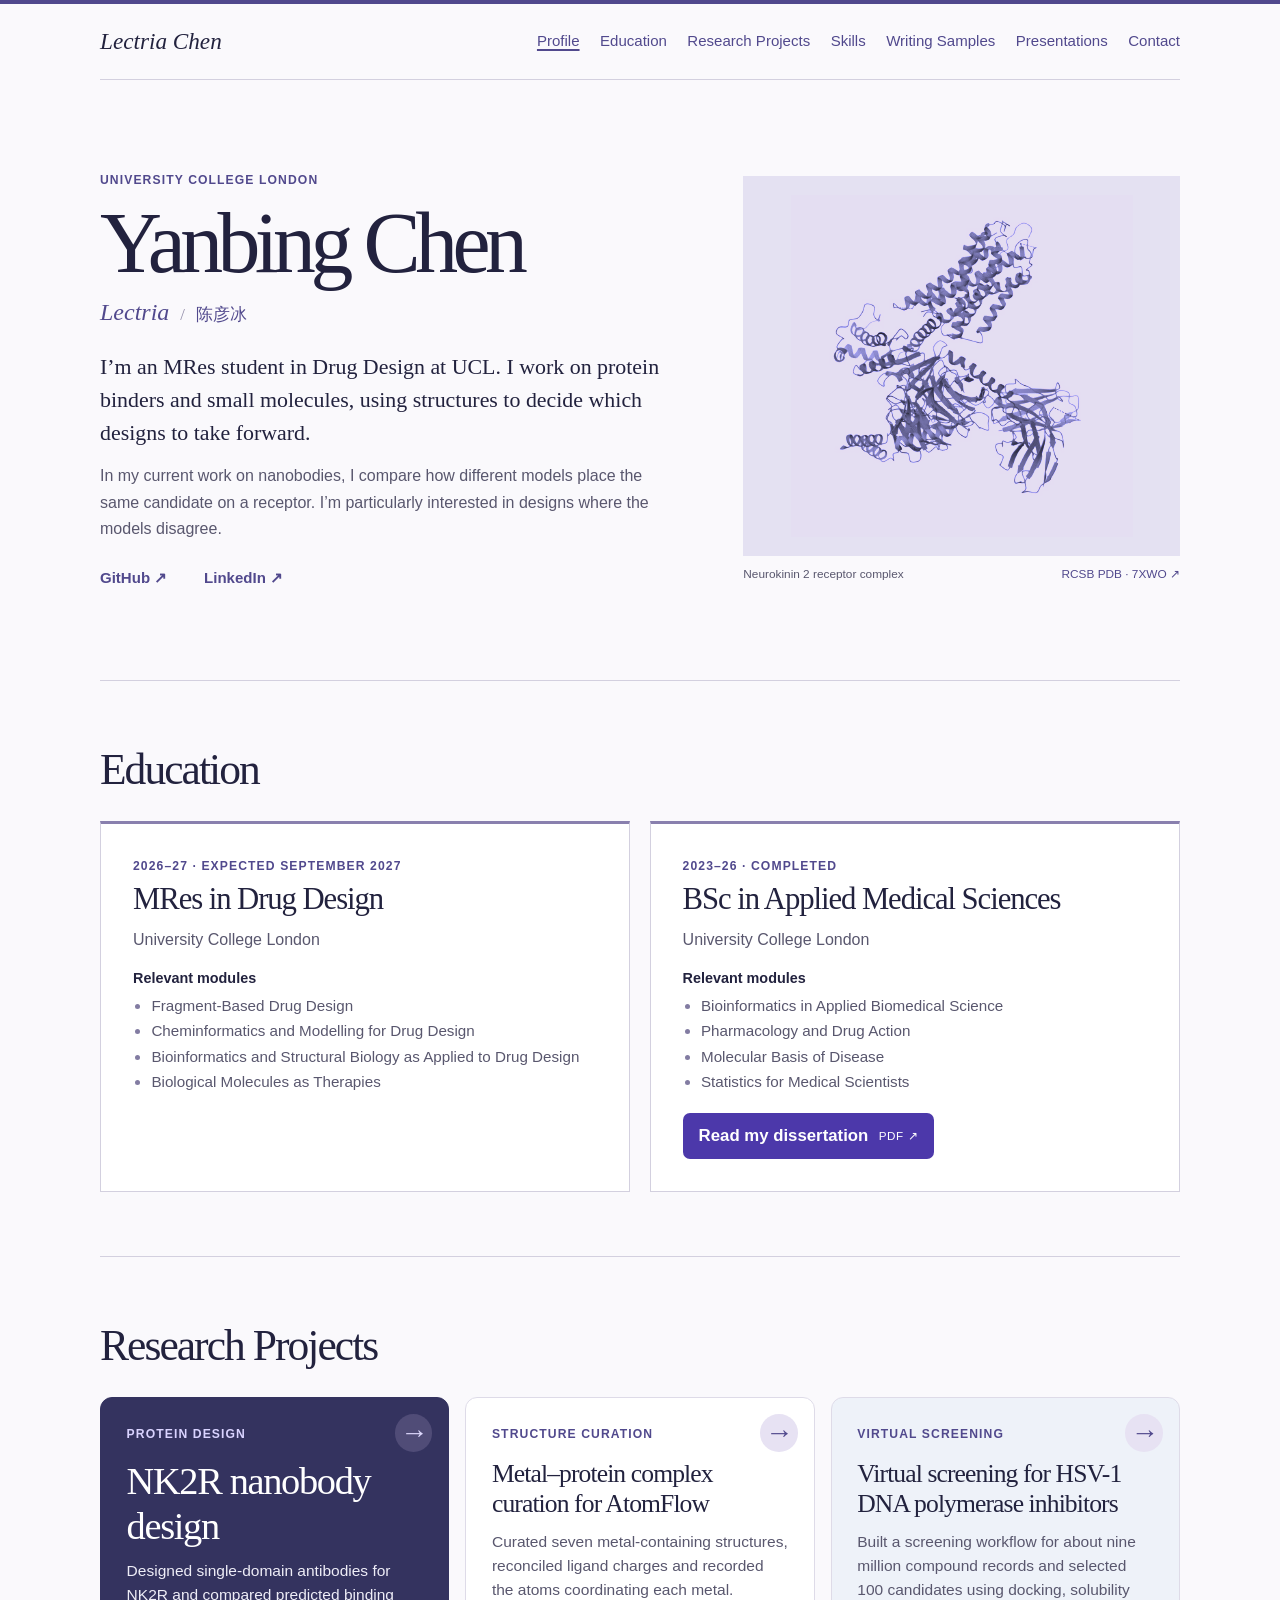
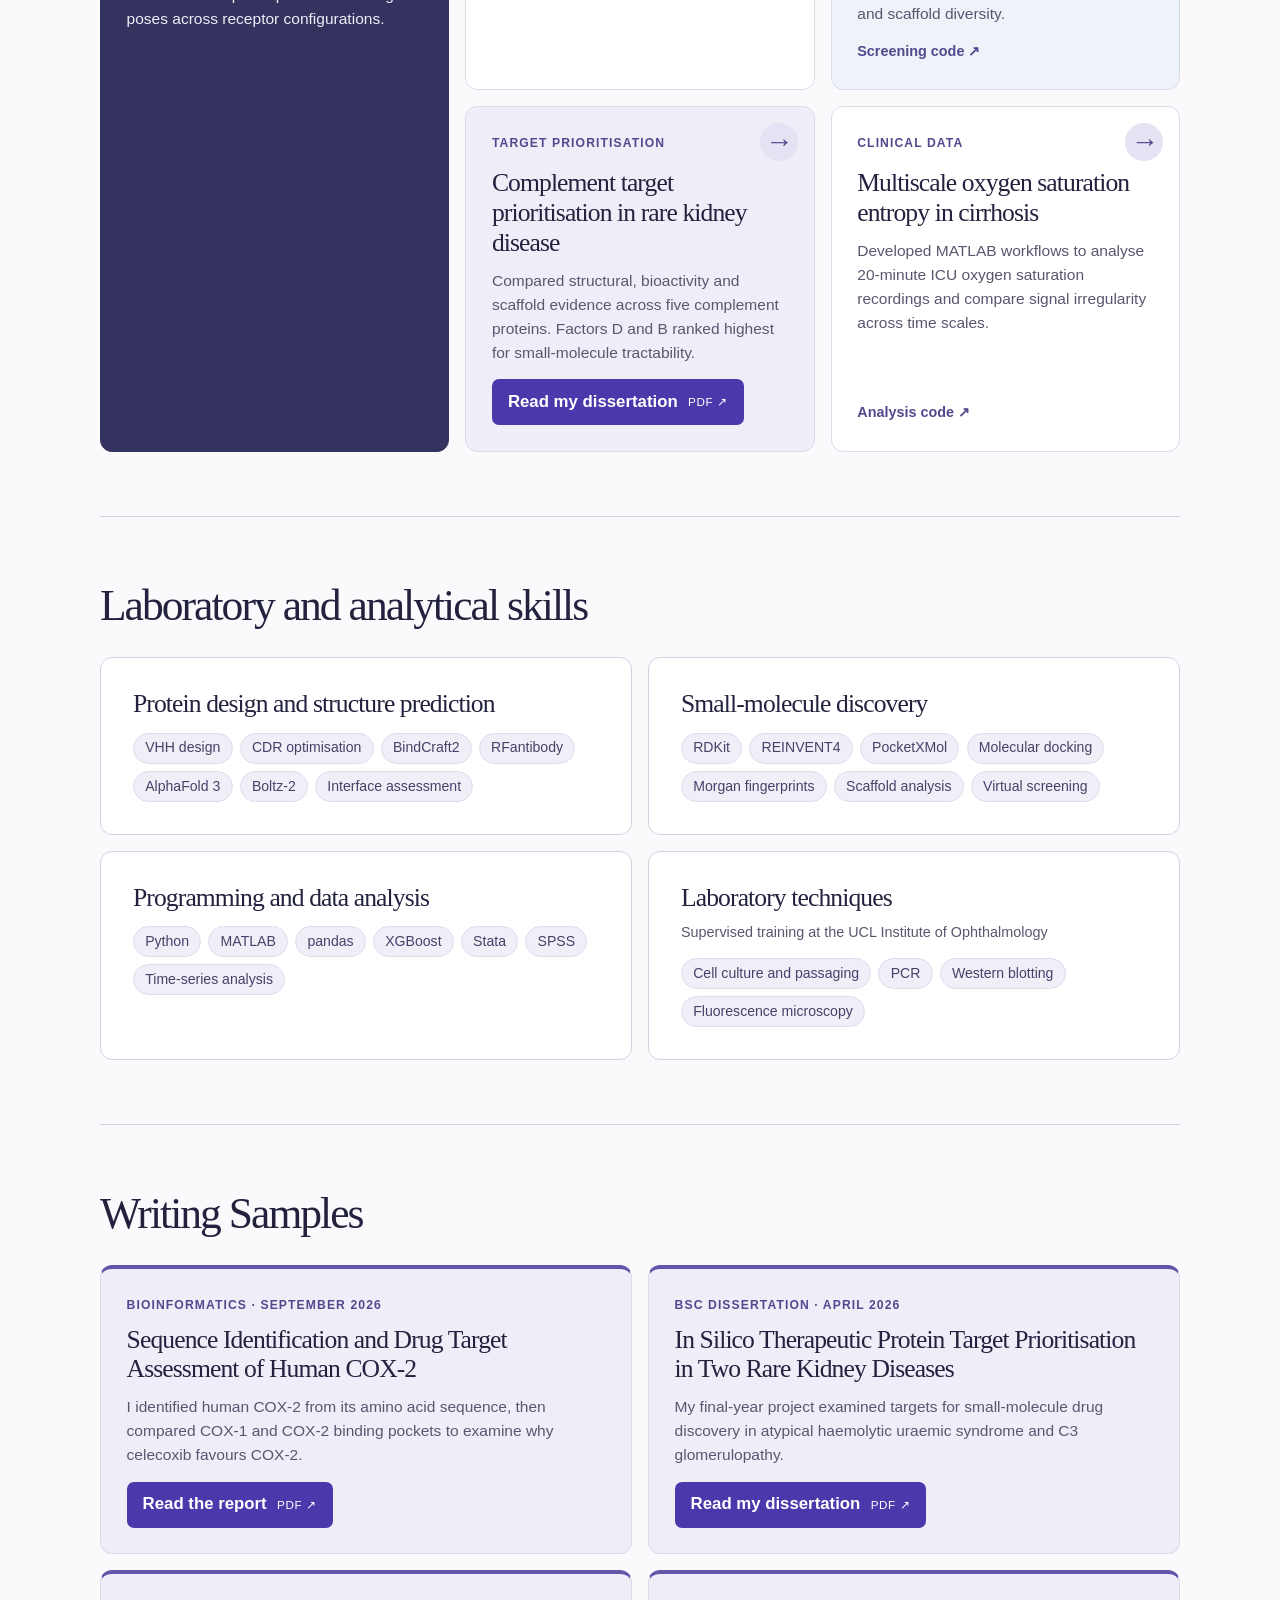
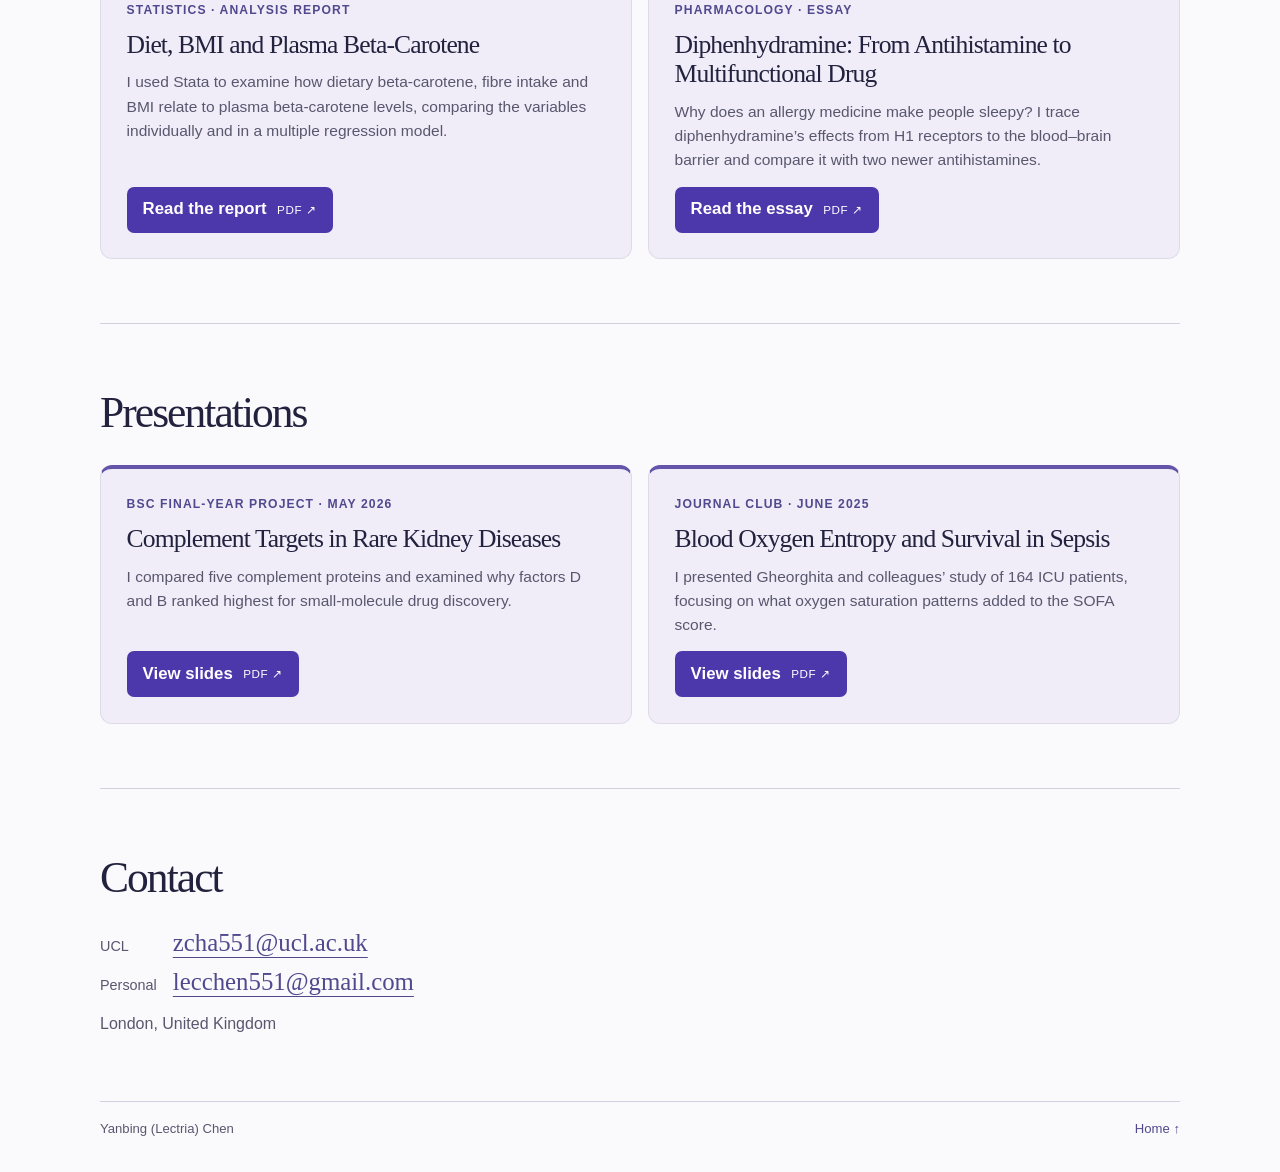
==== commit 9eb9c4b4: "Update research skills and programming language order" ====
--- a/index.html
+++ b/index.html
@@ -99,9 +99,9 @@
     <section class="section" id="skills" aria-labelledby="skills-title">
       <h2 id="skills-title">Laboratory and analytical skills</h2>
       <div class="skill-grid">
-        <div class="skill-card"><h3>Protein design and structure prediction</h3><ul><li>VHH design</li><li>CDR optimisation</li><li>BindCraft2</li><li>AlphaFold 3</li><li>Boltz-2</li><li>Interface assessment</li></ul></div>
-        <div class="skill-card"><h3>Small-molecule discovery</h3><ul><li>RDKit</li><li>Molecular docking</li><li>Morgan fingerprints</li><li>Scaffold analysis</li><li>Virtual screening</li></ul></div>
-        <div class="skill-card"><h3>Programming and data analysis</h3><ul><li>Python</li><li>pandas</li><li>XGBoost</li><li>MATLAB</li><li>Stata</li><li>SPSS</li><li>Time-series analysis</li></ul></div>
+        <div class="skill-card"><h3>Protein design and structure prediction</h3><ul><li>VHH design</li><li>CDR optimisation</li><li>BindCraft2</li><li>RFantibody</li><li>AlphaFold 3</li><li>Boltz-2</li><li>Interface assessment</li></ul></div>
+        <div class="skill-card"><h3>Small-molecule discovery</h3><ul><li>RDKit</li><li>REINVENT4</li><li>PocketXMol</li><li>Molecular docking</li><li>Morgan fingerprints</li><li>Scaffold analysis</li><li>Virtual screening</li></ul></div>
+        <div class="skill-card"><h3>Programming and data analysis</h3><ul><li>Python</li><li>MATLAB</li><li>pandas</li><li>XGBoost</li><li>Stata</li><li>SPSS</li><li>Time-series analysis</li></ul></div>
         <div class="skill-card"><h3>Laboratory techniques</h3><p class="skill-context">Supervised training at the UCL Institute of Ophthalmology</p><ul><li>Cell culture and passaging</li><li>PCR</li><li>Western blotting</li><li>Fluorescence microscopy</li></ul></div>
       </div>
     </section>
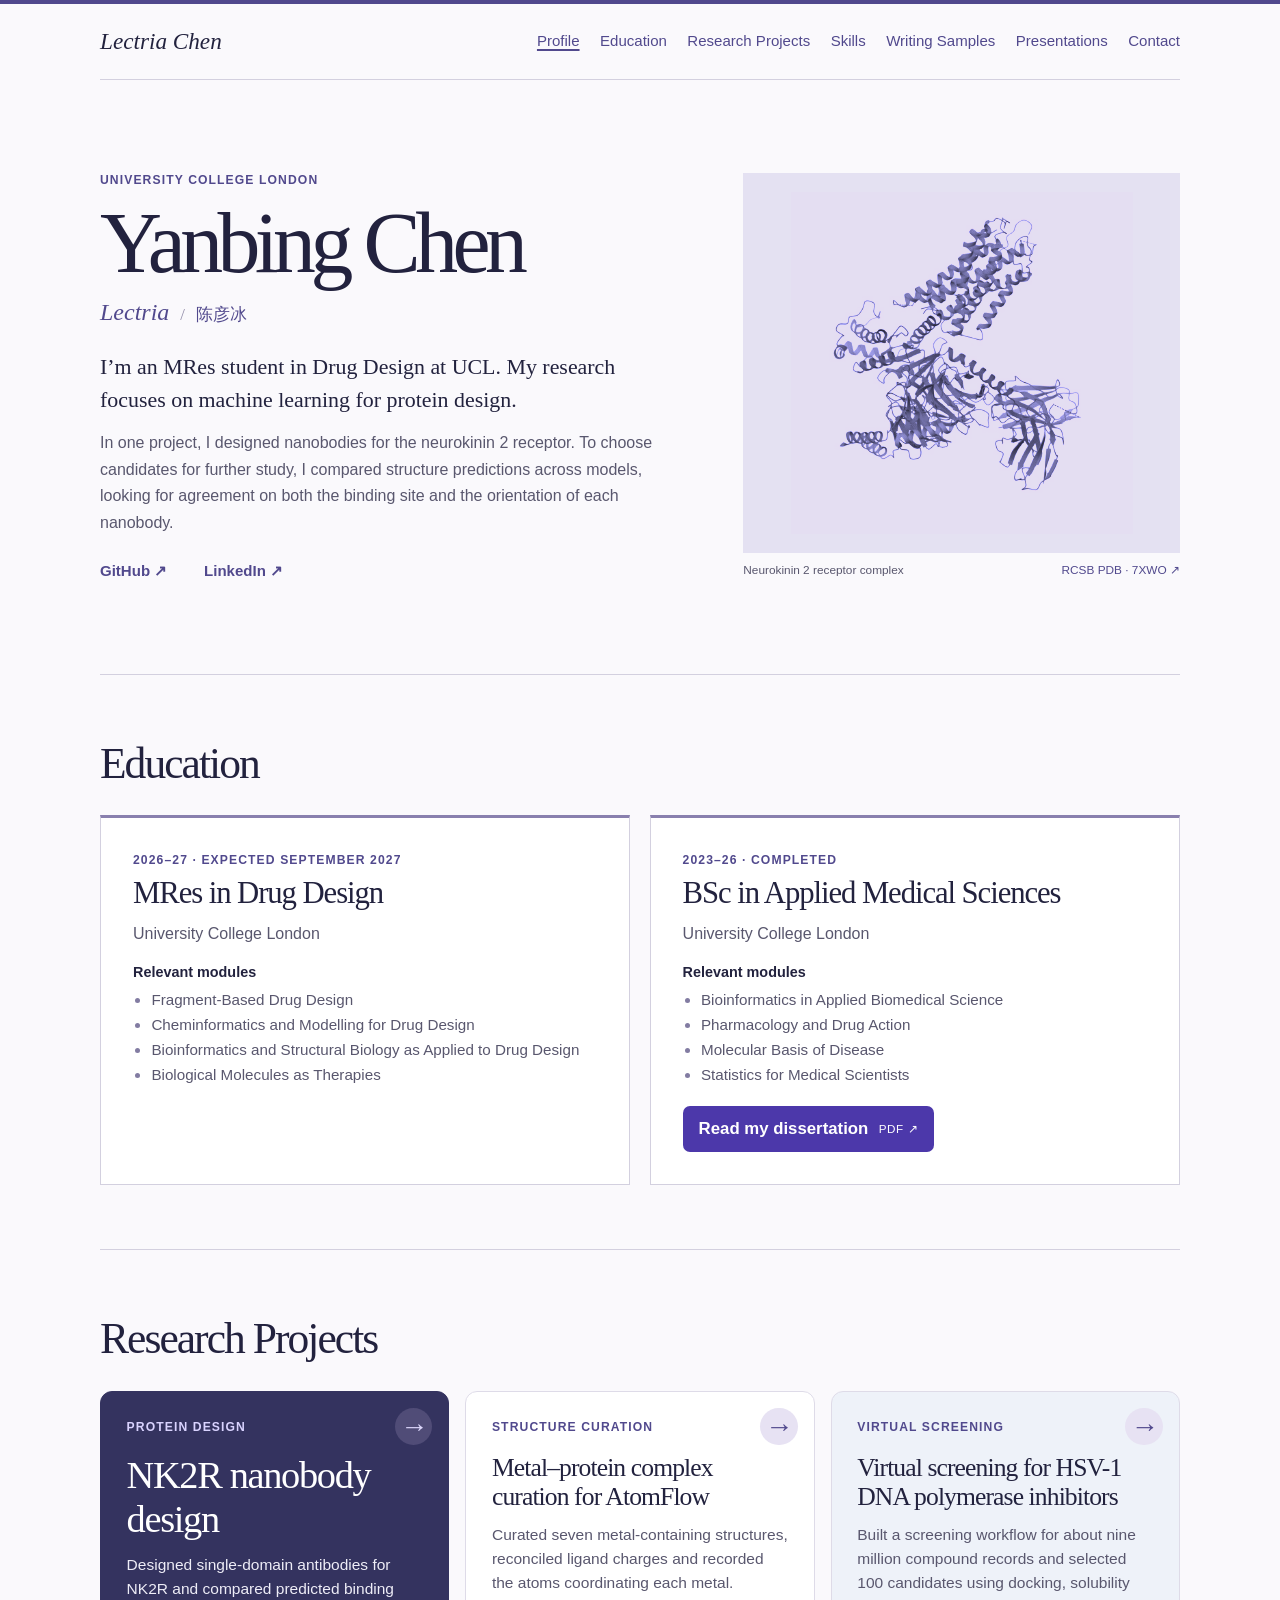
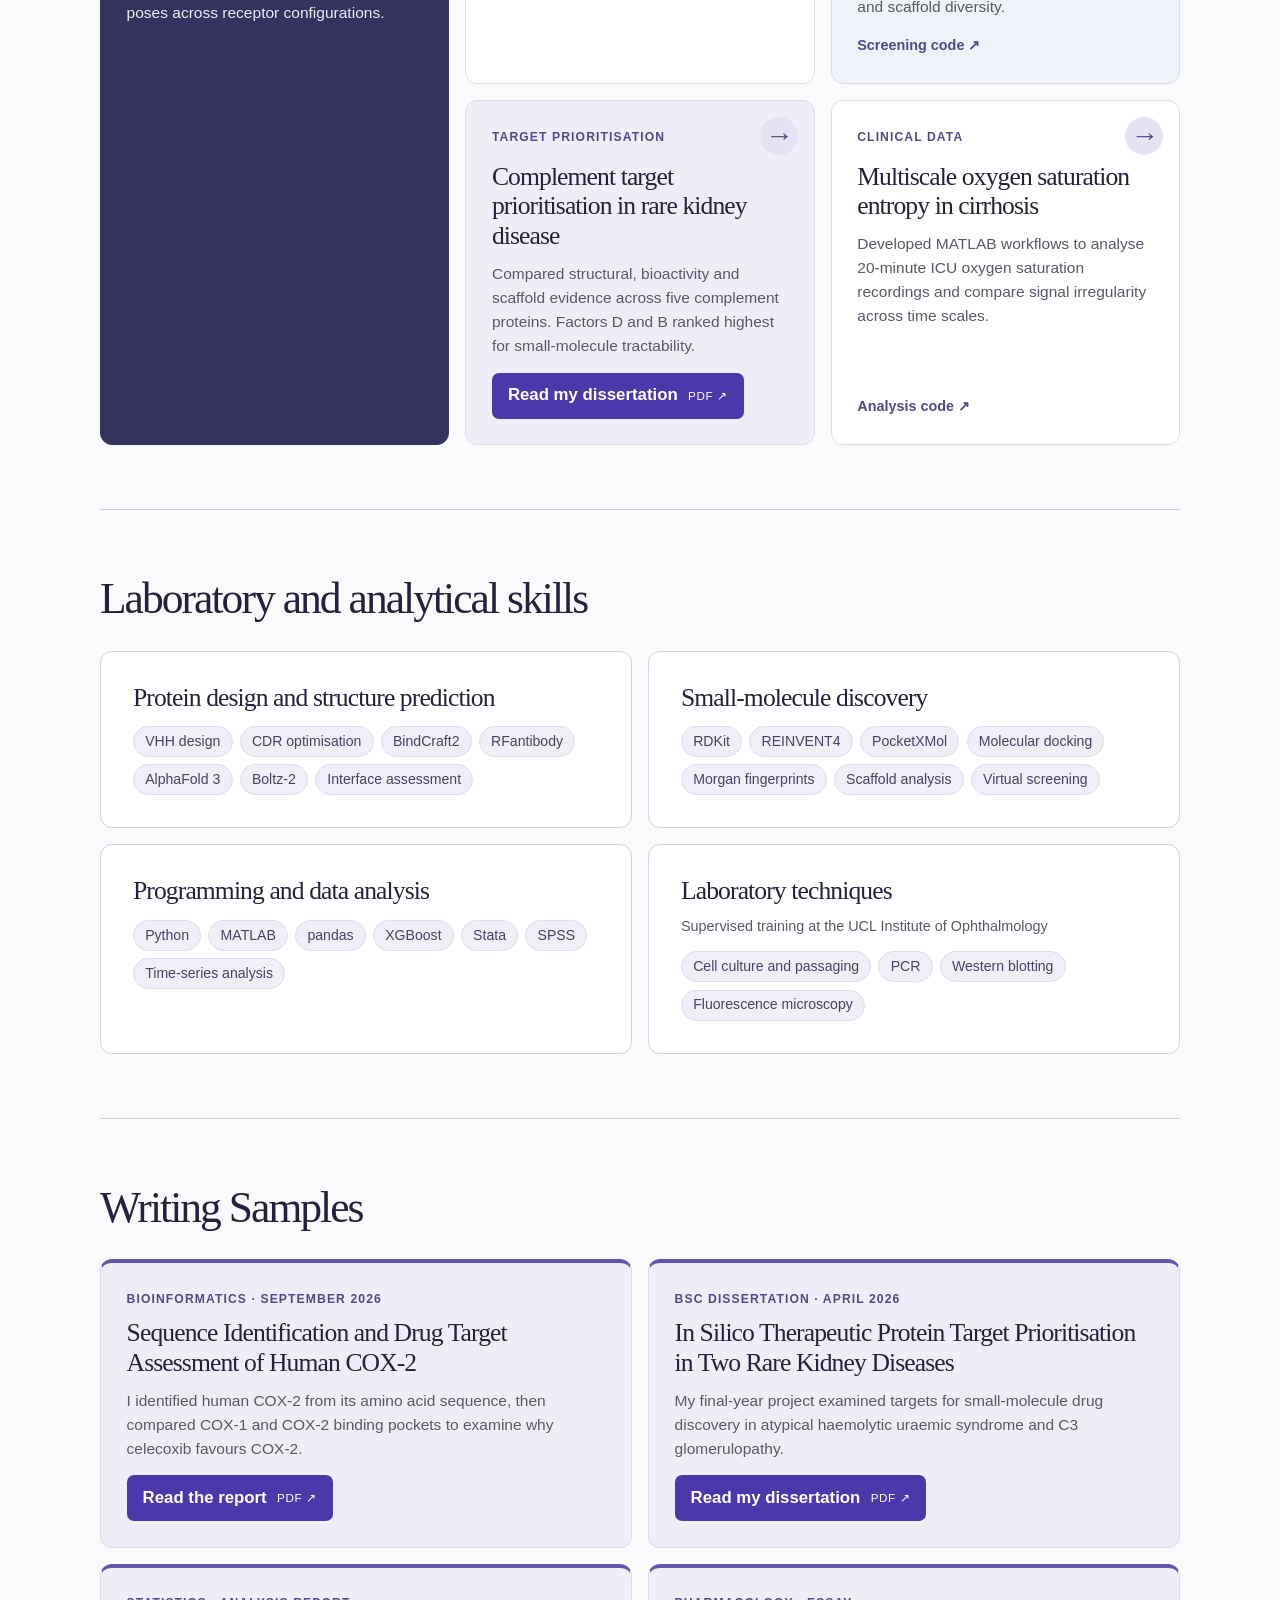
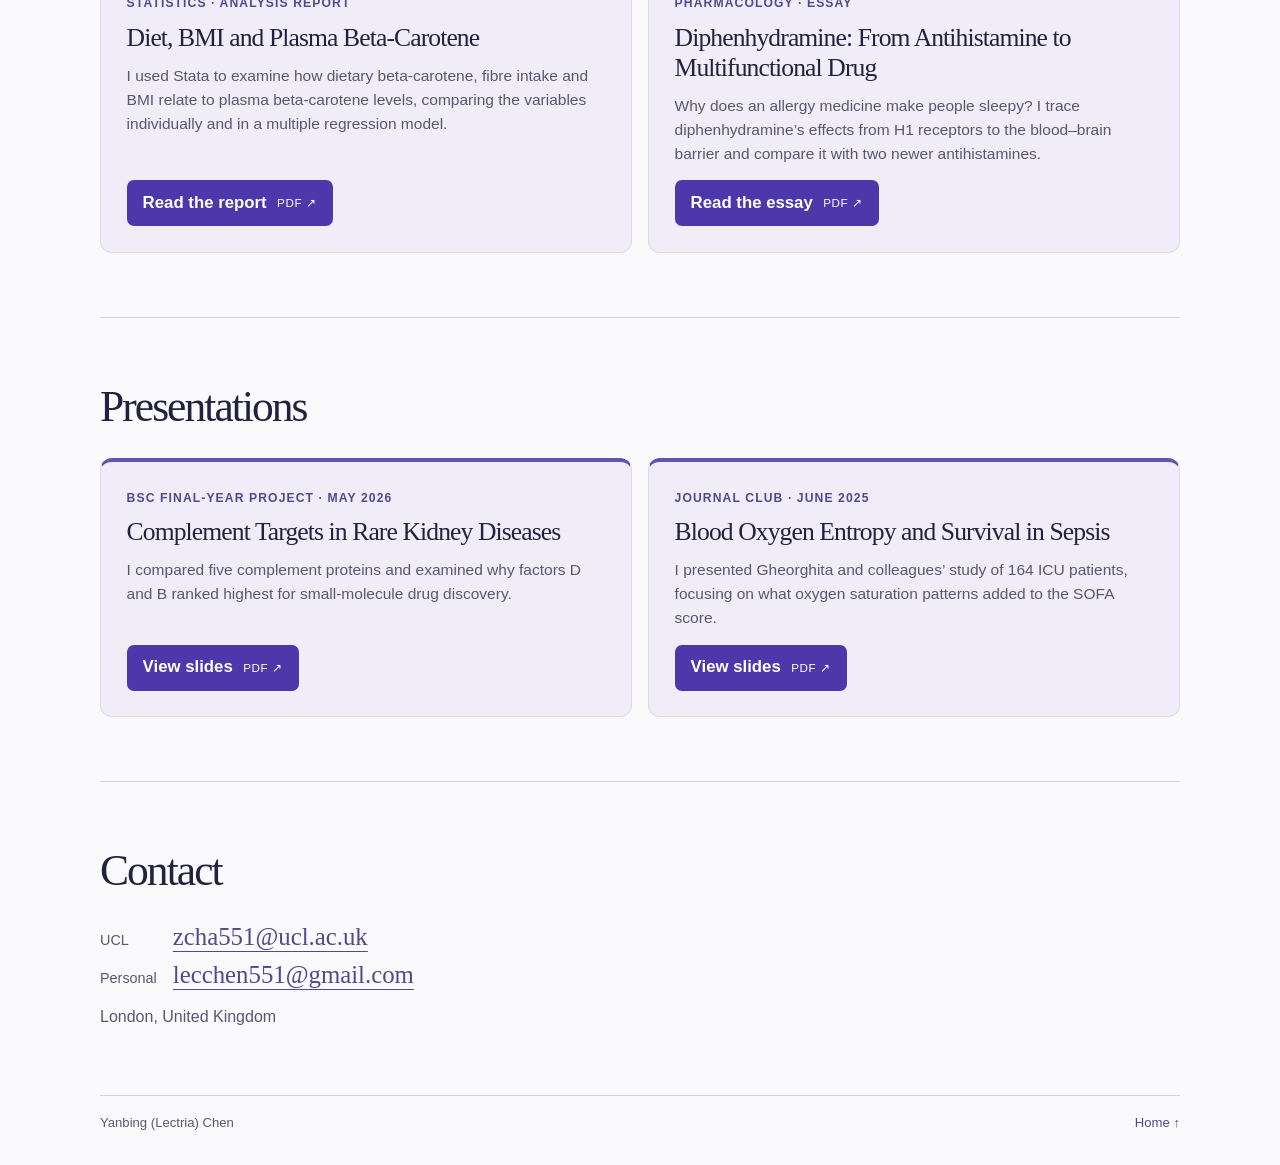
==== commit 3158d2d8: "Focus profile on machine learning for protein design" ====
--- a/index.html
+++ b/index.html
@@ -4,7 +4,7 @@
   <meta charset="utf-8">
   <meta name="viewport" content="width=device-width, initial-scale=1">
   <meta name="theme-color" content="#f8f7fc">
-  <meta name="description" content="Yanbing (Lectria) Chen, MRes student in Drug Design at UCL. Selected work in protein design, virtual screening and biomedical data analysis.">
+  <meta name="description" content="Yanbing (Lectria) Chen, MRes student in Drug Design at UCL. Research interests include machine learning for protein design and structure prediction for nanobody–receptor complexes.">
   <title>Yanbing (Lectria) Chen · Research</title>
   <link rel="stylesheet" href="style.css?v=research-figures-1">
   <script defer src="navigation.js"></script>
@@ -23,8 +23,8 @@
         <p class="meta">University College London</p>
         <h1 id="name">Yanbing Chen</h1>
         <p class="alias">Lectria <span aria-hidden="true">/</span> <span lang="zh">陈彦冰</span></p>
-        <p class="lead">I’m an MRes student in Drug Design at UCL. I work on protein binders and small molecules, using structures to decide which designs to take forward.</p>
-        <p>In my current work on nanobodies, I compare how different models place the same candidate on a receptor. I’m particularly interested in designs where the models disagree.</p>
+        <p class="lead">I’m an MRes student in Drug Design at UCL. My research focuses on machine learning for protein design.</p>
+        <p>In one project, I designed nanobodies for the neurokinin 2 receptor. To choose candidates for further study, I compared structure predictions across models, looking for agreement on both the binding site and the orientation of each nanobody.</p>
         <div class="links"><a href="https://github.com/Lectria-hub">GitHub ↗</a><a href="https://www.linkedin.com/in/yanbing-chen-210b922b4/">LinkedIn ↗</a></div>
       </div>
       <figure>
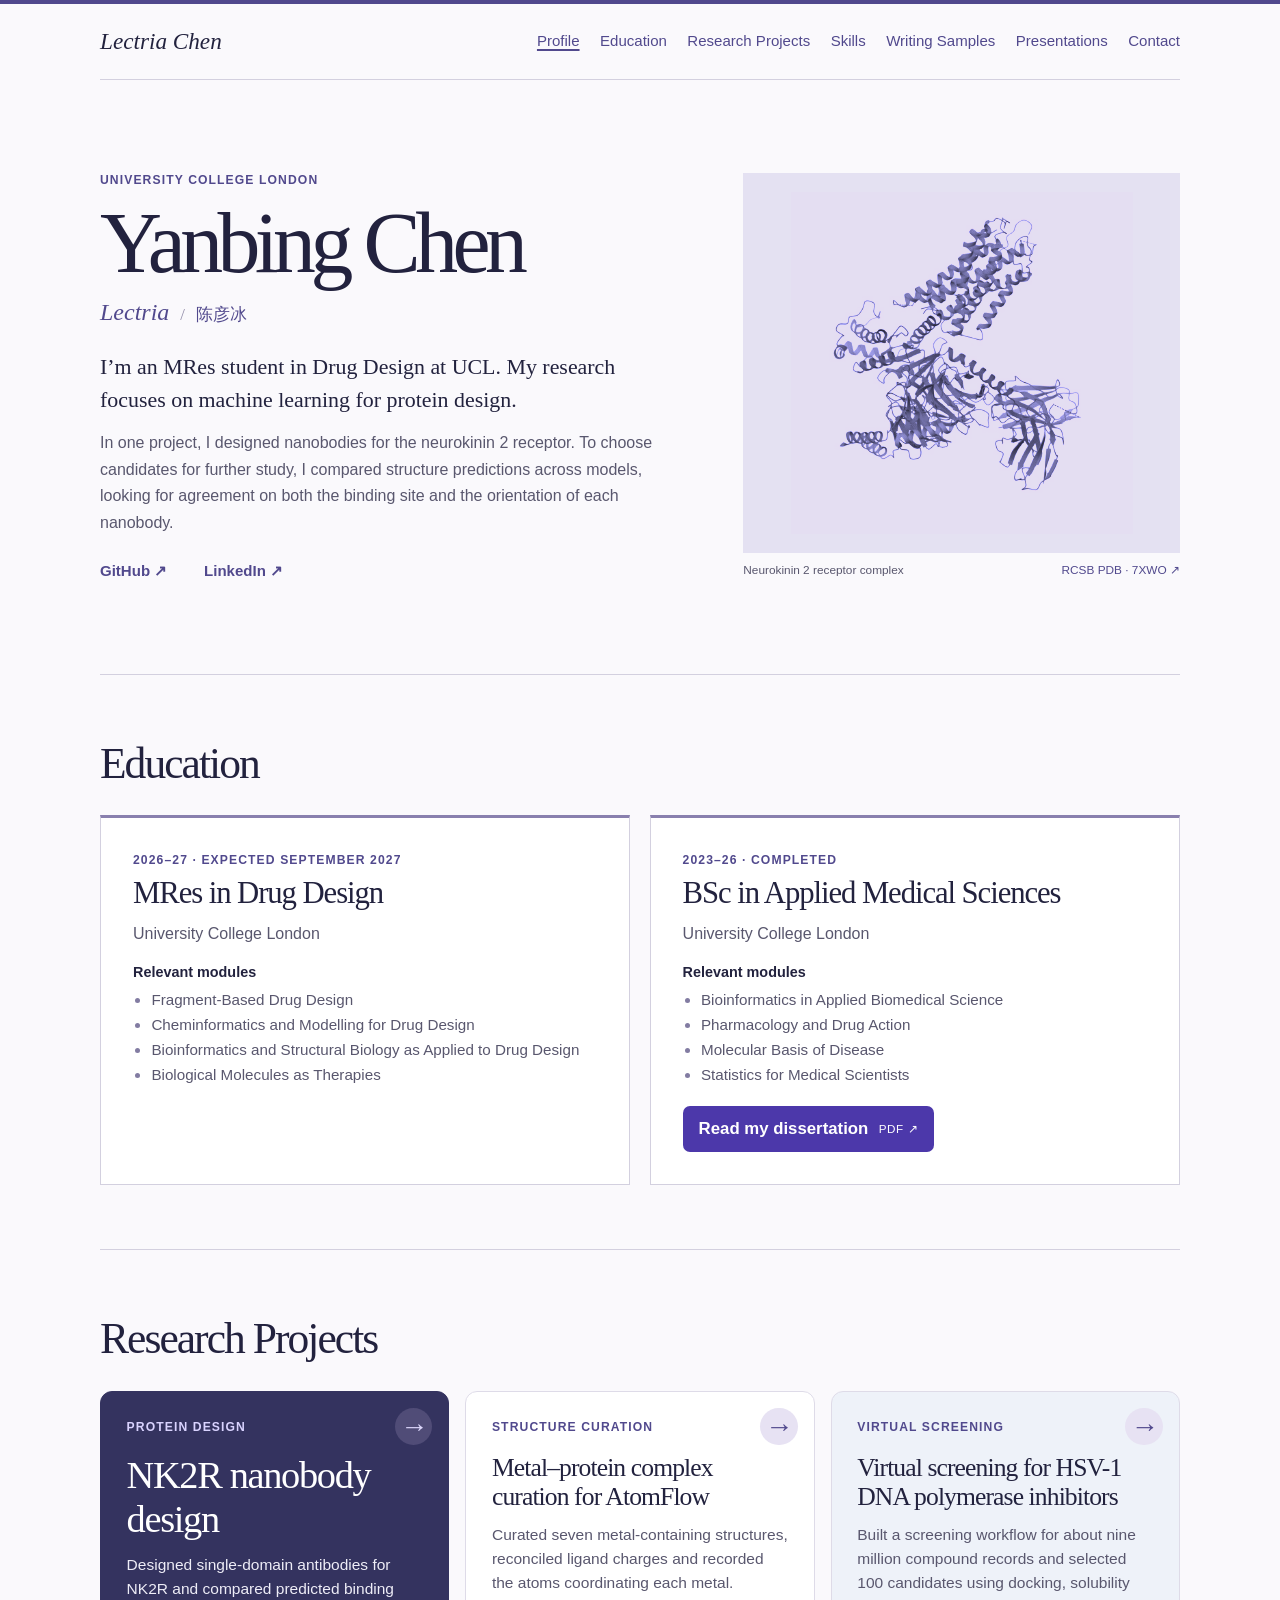
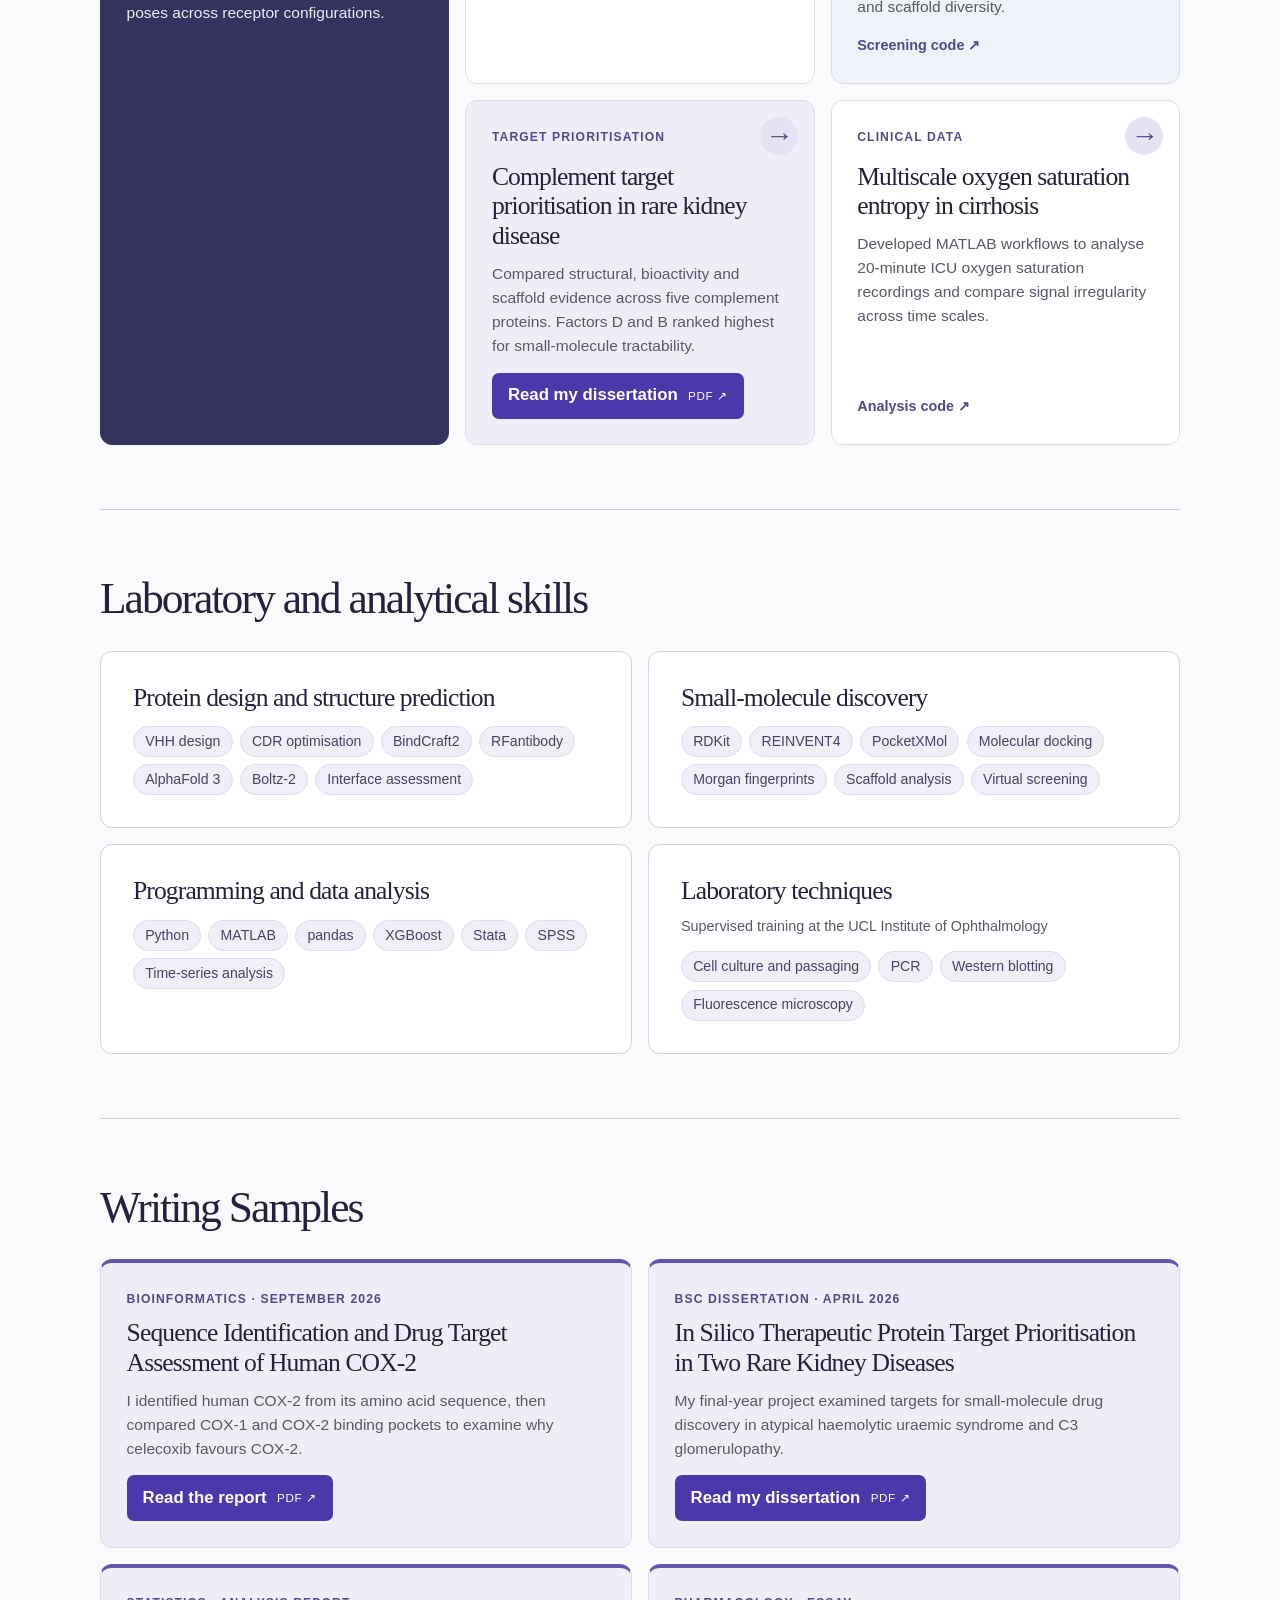
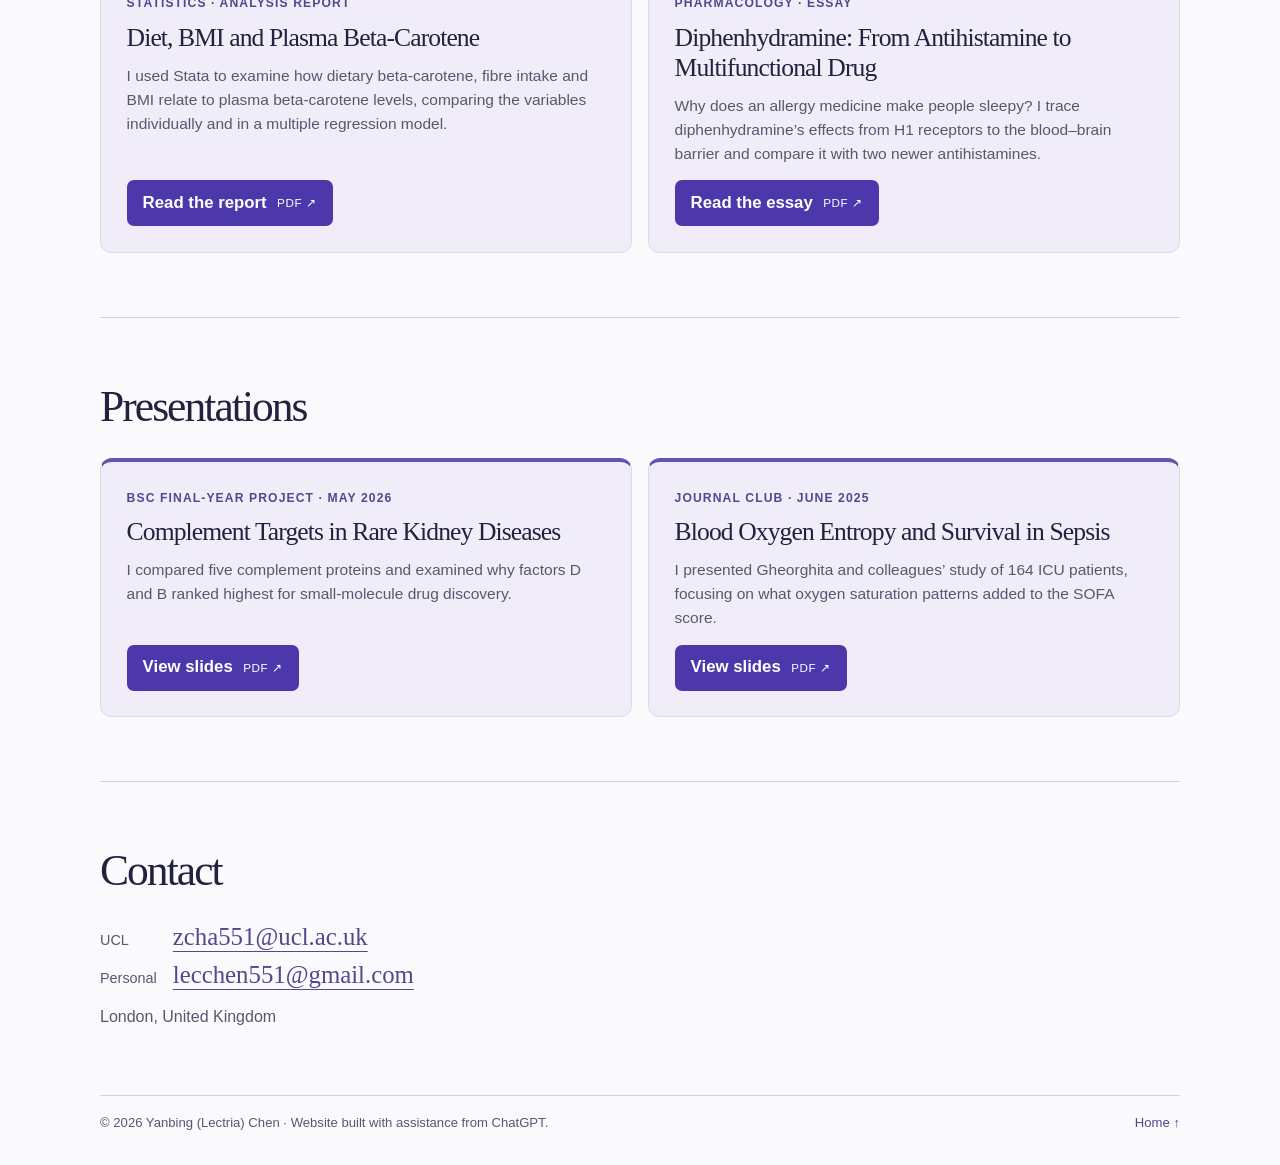
==== commit 407f0bc7: "Credit website assistance in the footer" ====
--- a/index.html
+++ b/index.html
@@ -162,6 +162,6 @@
       </div>
     </section>
   </main>
-  <footer class="wrap"><span>Yanbing (Lectria) Chen</span><a href="#top">Home ↑</a></footer>
+  <footer class="wrap"><span>© 2026 Yanbing (Lectria) Chen · Website built with assistance from ChatGPT.</span><a href="#top">Home ↑</a></footer>
 </body>
 </html>
--- a/style.css
+++ b/style.css
@@ -184,7 +184,10 @@
 .skill-card li { padding: .18rem .7rem; background: #f1eef8; border: 1px solid #e0daed; border-radius: 2rem; color: #494069; font-size: .88rem; }
 .skill-context { color: var(--muted); font-size: .9rem; margin: -.3rem 0 .8rem; }
 .detail { padding-block: clamp(3rem, 6vw, 5rem); }
-.detail h1 { max-width: 21ch; font-size: clamp(3rem, 5vw, 4.9rem); line-height: 1.04; margin: .6rem 0 1.25rem; }
+.detail h1 { font-size: clamp(2.35rem, 5vw, 4.4rem); line-height: 1.08; text-wrap: balance; margin: .6rem 0 1.25rem; }
+@media (min-width: 741px) {
+  .detail h1 .title-line { display: block; }
+}
 .detail-lead { max-width: 58ch; font: 1.45rem/1.5 var(--serif); }
 .detail-layout { display: grid; grid-template-columns: minmax(0, 1.8fr) minmax(0, 1fr); gap: 7%; margin-top: 2.5rem; padding-top: 2rem; border-top: 1px solid var(--rule); }
 .detail-story section + section { margin-top: 2rem; }
